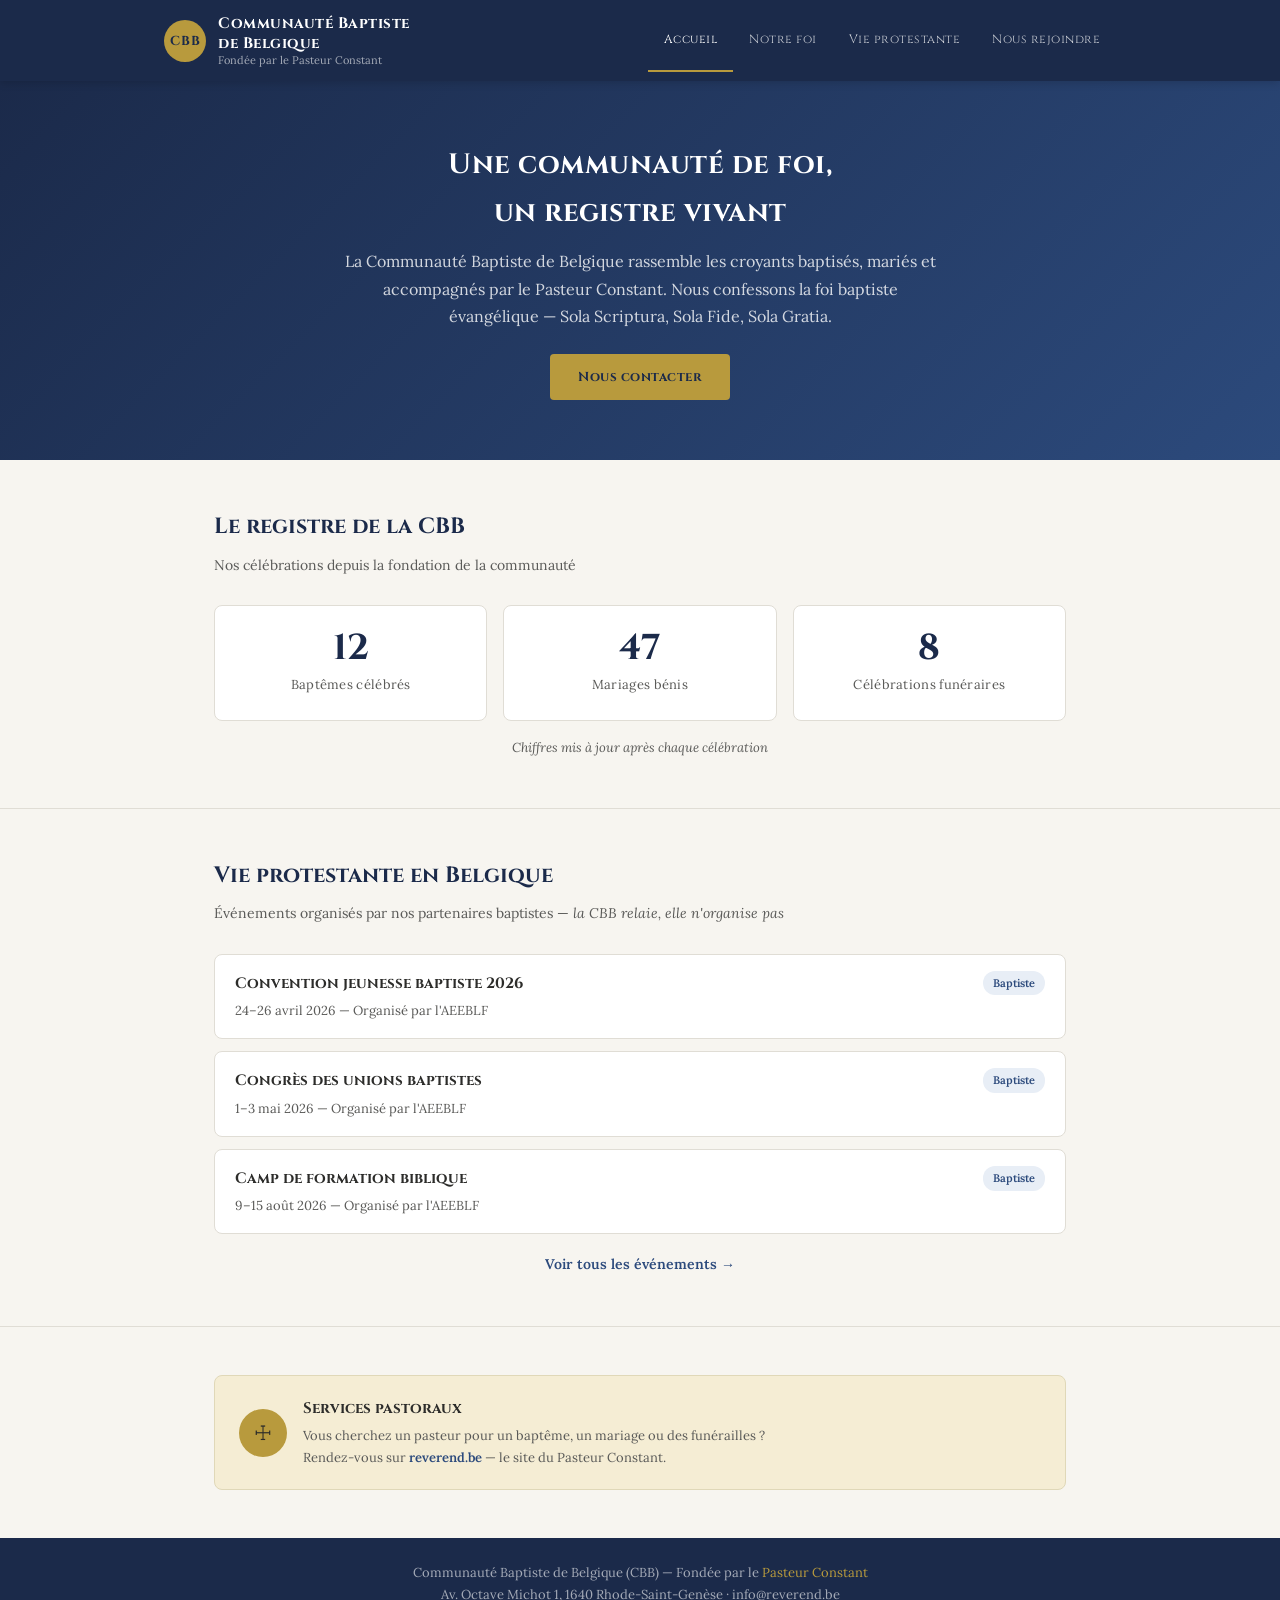
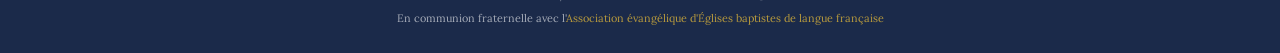
==== index.html @ 2413afb1 "Add files via upload" ====
<!DOCTYPE html>
<html lang="fr">
<head>
  <meta charset="UTF-8">
  <meta name="viewport" content="width=device-width, initial-scale=1.0">
  <title>Communauté Baptiste de Belgique — Baptistes de Belgique</title>
  <meta name="description" content="La Communauté Baptiste de Belgique (CBB) — votre porte d'entrée vers le protestantisme baptiste en Belgique. Registre des célébrations, vie protestante, annuaire des églises.">
  <link rel="canonical" href="https://www.baptistesdebelgique.be/" />
  <link href="https://fonts.googleapis.com/css2?family=Cinzel:wght@400;700&family=Lora:ital,wght@0,400;0,600;1,400&display=swap" rel="stylesheet">
  <link rel="stylesheet" href="style.css">
</head>
<body>

  <!-- ===== HEADER ===== -->
  <header class="site-header">
    <div class="header-inner">
      <a href="index.html" class="site-logo">
        <div class="logo-circle">CBB</div>
        <div class="logo-text">
          Communauté Baptiste<br>de Belgique
          <small>Fondée par le Pasteur Constant</small>
        </div>
      </a>
      <button class="hamburger" onclick="document.querySelector('.main-nav').classList.toggle('open')" aria-label="Menu">
        <span></span><span></span><span></span>
      </button>
      <nav class="main-nav">
        <a href="index.html" class="active">Accueil</a>
        <a href="foi.html">Notre foi</a>
        <a href="vie-protestante.html">Vie protestante</a>
        <a href="contact.html">Nous rejoindre</a>
      </nav>
    </div>
  </header>

  <!-- ===== HERO ===== -->
  <section class="hero">
    <h1>Une communauté de foi,<br>un registre vivant</h1>
    <p>La Communauté Baptiste de Belgique rassemble les croyants baptisés, mariés et accompagnés par le Pasteur Constant. Nous confessons la foi baptiste évangélique — Sola Scriptura, Sola Fide, Sola Gratia.</p>
    <a href="contact.html" class="btn">Nous contacter</a>
  </section>

  <!-- ===== REGISTRE ===== -->
  <section class="section">
    <h2 class="section-title">Le registre de la CBB</h2>
    <p class="section-subtitle">Nos célébrations depuis la fondation de la communauté</p>

    <div class="registre-grid">
      <div class="registre-card">
        <div class="nombre">12</div>
        <div class="label">Baptêmes célébrés</div>
      </div>
      <div class="registre-card">
        <div class="nombre">47</div>
        <div class="label">Mariages bénis</div>
      </div>
      <div class="registre-card">
        <div class="nombre">8</div>
        <div class="label">Célébrations funéraires</div>
      </div>
    </div>
    <p class="registre-note">Chiffres mis à jour après chaque célébration</p>
  </section>

  <hr class="section-divider">

  <!-- ===== VIE PROTESTANTE (aperçu) ===== -->
  <section class="section">
    <h2 class="section-title">Vie protestante en Belgique</h2>
    <p class="section-subtitle">Événements organisés par nos partenaires baptistes — <em>la CBB relaie, elle n'organise pas</em></p>

    <div class="event-list">
      <div class="event-card">
        <div class="event-info">
          <h3>Convention jeunesse baptiste 2026</h3>
          <div class="event-meta">24–26 avril 2026 — Organisé par l'AEEBLF</div>
        </div>
        <span class="event-badge">Baptiste</span>
      </div>
      <div class="event-card">
        <div class="event-info">
          <h3>Congrès des unions baptistes</h3>
          <div class="event-meta">1–3 mai 2026 — Organisé par l'AEEBLF</div>
        </div>
        <span class="event-badge">Baptiste</span>
      </div>
      <div class="event-card">
        <div class="event-info">
          <h3>Camp de formation biblique</h3>
          <div class="event-meta">9–15 août 2026 — Organisé par l'AEEBLF</div>
        </div>
        <span class="event-badge">Baptiste</span>
      </div>
    </div>

    <p style="margin-top: 16px; text-align: center;">
      <a href="vie-protestante.html" style="color: #2C4A7C; font-weight: 600; font-size: 14px;">Voir tous les événements &rarr;</a>
    </p>
  </section>

  <hr class="section-divider">

  <!-- ===== LIEN REVEREND.BE ===== -->
  <section class="section">
    <div class="lien-pasteur">
      <div class="icone">&#9769;</div>
      <div class="texte">
        <h3>Services pastoraux</h3>
        <p>Vous cherchez un pasteur pour un baptême, un mariage ou des funérailles ?<br>
        Rendez-vous sur <a href="https://www.reverend.be" target="_blank" rel="noopener">reverend.be</a> — le site du Pasteur Constant.</p>
      </div>
    </div>
  </section>

  <!-- ===== FOOTER ===== -->
  <footer class="site-footer">
    Communauté Baptiste de Belgique (CBB) — Fondée par le <a href="https://www.reverend.be" target="_blank" rel="noopener">Pasteur Constant</a><br>
    Av. Octave Michot 1, 1640 Rhode-Saint-Genèse &middot; info@reverend.be<br>
    <small>En communion fraternelle avec l'<a href="https://associationbaptiste.org" target="_blank" rel="noopener">Association évangélique d'Églises baptistes de langue française</a></small>
  </footer>

</body>
</html>
---- style.css ----
/* ============================================
   COMMUNAUTÉ BAPTISTE DE BELGIQUE — style.css
   Site : baptistesdebelgique.be
   Hébergé sur GitHub Pages
   ============================================ */

/* --- Reset & Base --- */
* { margin: 0; padding: 0; box-sizing: border-box; }

body {
  font-family: 'Lora', 'Georgia', serif;
  color: #2c2c2a;
  background: #f7f5f0;
  line-height: 1.7;
  overflow-x: hidden;
}

a { color: inherit; text-decoration: none; }

img { max-width: 100%; height: auto; }

/* --- Couleurs --- */
:root {
  --bleu-fonce: #1B2A4A;
  --bleu-moyen: #2C4A7C;
  --bleu-clair: #E8EEF6;
  --or: #B89A3D;
  --or-clair: #F5EDD4;
  --texte: #2c2c2a;
  --texte-clair: #5a5a58;
  --fond: #f7f5f0;
  --blanc: #ffffff;
}

/* --- Header / Navigation --- */
.site-header {
  background: var(--bleu-fonce);
  padding: 0;
  position: sticky;
  top: 0;
  z-index: 100;
  box-shadow: 0 2px 8px rgba(0,0,0,0.15);
}

.header-inner {
  max-width: 1000px;
  margin: 0 auto;
  display: flex;
  align-items: center;
  justify-content: space-between;
  padding: 0 24px;
}

.site-logo {
  display: flex;
  align-items: center;
  gap: 12px;
  padding: 14px 0;
}

.logo-circle {
  width: 42px;
  height: 42px;
  border-radius: 50%;
  background: var(--or);
  display: flex;
  align-items: center;
  justify-content: center;
  font-family: 'Cinzel', serif;
  font-weight: 700;
  font-size: 13px;
  color: var(--bleu-fonce);
  letter-spacing: 1px;
  flex-shrink: 0;
}

.logo-text {
  color: #ffffff;
  font-family: 'Cinzel', serif;
  font-size: 15px;
  font-weight: 700;
  letter-spacing: 0.5px;
  line-height: 1.3;
}

.logo-text small {
  display: block;
  font-size: 11px;
  font-weight: 400;
  color: rgba(255,255,255,0.6);
  letter-spacing: 0;
  font-family: 'Lora', serif;
}

/* Navigation */
.main-nav {
  display: flex;
  gap: 0;
}

.main-nav a {
  color: rgba(255,255,255,0.75);
  font-family: 'Cinzel', serif;
  font-size: 12px;
  letter-spacing: 0.5px;
  padding: 20px 16px;
  transition: color 0.2s, border-color 0.2s;
  border-bottom: 2px solid transparent;
}

.main-nav a:hover,
.main-nav a.active {
  color: #ffffff;
  border-bottom-color: var(--or);
}

/* Hamburger mobile */
.hamburger {
  display: none;
  flex-direction: column;
  justify-content: space-between;
  width: 26px;
  height: 18px;
  background: none;
  border: none;
  cursor: pointer;
  padding: 0;
}

.hamburger span {
  width: 100%;
  height: 2px;
  background: #ffffff;
  border-radius: 2px;
  transition: 0.3s;
}

/* --- Hero --- */
.hero {
  background: linear-gradient(135deg, var(--bleu-fonce) 0%, var(--bleu-moyen) 100%);
  padding: 60px 24px;
  text-align: center;
  color: #ffffff;
}

.hero h1 {
  font-family: 'Cinzel', serif;
  font-size: 28px;
  font-weight: 700;
  margin-bottom: 12px;
  letter-spacing: 0.5px;
}

.hero p {
  font-size: 16px;
  color: rgba(255,255,255,0.8);
  max-width: 600px;
  margin: 0 auto 24px;
}

.hero .btn {
  display: inline-block;
  background: var(--or);
  color: var(--bleu-fonce);
  font-family: 'Cinzel', serif;
  font-size: 13px;
  font-weight: 700;
  padding: 12px 28px;
  border-radius: 4px;
  letter-spacing: 0.5px;
  transition: background 0.2s;
}

.hero .btn:hover {
  background: #caa94a;
}

/* --- Sections --- */
.section {
  max-width: 900px;
  margin: 0 auto;
  padding: 48px 24px;
}

.section-title {
  font-family: 'Cinzel', serif;
  font-size: 22px;
  font-weight: 700;
  color: var(--bleu-fonce);
  margin-bottom: 8px;
}

.section-subtitle {
  font-size: 14px;
  color: var(--texte-clair);
  margin-bottom: 28px;
}

.section-divider {
  border: none;
  height: 1px;
  background: #e0ddd5;
  margin: 0;
}

/* --- Registre compteurs --- */
.registre-grid {
  display: grid;
  grid-template-columns: repeat(3, 1fr);
  gap: 16px;
  margin-bottom: 16px;
}

.registre-card {
  background: var(--blanc);
  border: 1px solid #e0ddd5;
  border-radius: 8px;
  padding: 24px 16px;
  text-align: center;
}

.registre-card .nombre {
  font-family: 'Cinzel', serif;
  font-size: 36px;
  font-weight: 700;
  color: var(--bleu-fonce);
  line-height: 1;
  margin-bottom: 8px;
}

.registre-card .label {
  font-size: 13px;
  color: var(--texte-clair);
  letter-spacing: 0.3px;
}

.registre-note {
  font-size: 13px;
  color: var(--texte-clair);
  text-align: center;
  font-style: italic;
}

/* --- Vie protestante --- */
.event-list {
  display: flex;
  flex-direction: column;
  gap: 12px;
}

.event-card {
  background: var(--blanc);
  border: 1px solid #e0ddd5;
  border-radius: 8px;
  padding: 16px 20px;
  display: flex;
  justify-content: space-between;
  align-items: flex-start;
  gap: 12px;
}

.event-info h3 {
  font-family: 'Cinzel', serif;
  font-size: 15px;
  font-weight: 700;
  color: var(--texte);
  margin-bottom: 4px;
}

.event-info .event-meta {
  font-size: 13px;
  color: var(--texte-clair);
}

.event-badge {
  font-size: 11px;
  background: var(--bleu-clair);
  color: var(--bleu-moyen);
  padding: 3px 10px;
  border-radius: 12px;
  white-space: nowrap;
  font-weight: 600;
  flex-shrink: 0;
}

/* --- Confession de foi --- */
.foi-article {
  background: var(--blanc);
  border: 1px solid #e0ddd5;
  border-radius: 8px;
  padding: 28px 32px;
  margin-bottom: 16px;
}

.foi-article h3 {
  font-family: 'Cinzel', serif;
  font-size: 17px;
  color: var(--bleu-fonce);
  margin-bottom: 12px;
}

.foi-article p {
  font-size: 15px;
  color: var(--texte);
  margin-bottom: 10px;
}

.foi-article .verset {
  font-style: italic;
  color: var(--texte-clair);
  font-size: 13px;
  border-left: 3px solid var(--or);
  padding-left: 12px;
  margin-top: 10px;
}

/* --- Annuaire églises --- */
.eglise-list {
  display: flex;
  flex-direction: column;
  gap: 10px;
}

.eglise-item {
  background: var(--blanc);
  border: 1px solid #e0ddd5;
  border-radius: 8px;
  padding: 14px 20px;
  display: flex;
  justify-content: space-between;
  align-items: center;
}

.eglise-item .nom {
  font-family: 'Cinzel', serif;
  font-size: 14px;
  font-weight: 700;
  color: var(--texte);
}

.eglise-item .ville {
  font-size: 13px;
  color: var(--texte-clair);
}

.eglise-item .lien {
  font-size: 12px;
  color: var(--bleu-moyen);
  border: 1px solid var(--bleu-moyen);
  padding: 4px 12px;
  border-radius: 4px;
  transition: 0.2s;
}

.eglise-item .lien:hover {
  background: var(--bleu-moyen);
  color: #fff;
}

/* --- Formulaire contact --- */
.contact-form {
  background: var(--blanc);
  border: 1px solid #e0ddd5;
  border-radius: 8px;
  padding: 28px 32px;
  max-width: 600px;
}

.form-group {
  margin-bottom: 18px;
}

.form-group label {
  display: block;
  font-family: 'Cinzel', serif;
  font-size: 13px;
  font-weight: 700;
  color: var(--texte);
  margin-bottom: 6px;
}

.form-group input,
.form-group select,
.form-group textarea {
  width: 100%;
  padding: 10px 14px;
  border: 1px solid #d0cdc5;
  border-radius: 4px;
  font-family: 'Lora', serif;
  font-size: 14px;
  color: var(--texte);
  background: var(--fond);
  transition: border-color 0.2s;
}

.form-group input:focus,
.form-group select:focus,
.form-group textarea:focus {
  outline: none;
  border-color: var(--bleu-moyen);
}

.form-group textarea {
  resize: vertical;
  min-height: 100px;
}

.form-submit {
  background: var(--bleu-fonce);
  color: #ffffff;
  font-family: 'Cinzel', serif;
  font-size: 13px;
  font-weight: 700;
  padding: 12px 28px;
  border: none;
  border-radius: 4px;
  cursor: pointer;
  letter-spacing: 0.5px;
  transition: background 0.2s;
}

.form-submit:hover {
  background: var(--bleu-moyen);
}

/* --- Lien vers reverend.be --- */
.lien-pasteur {
  background: var(--or-clair);
  border: 1px solid #e0d8b8;
  border-radius: 8px;
  padding: 20px 24px;
  display: flex;
  align-items: center;
  gap: 16px;
}

.lien-pasteur .icone {
  width: 48px;
  height: 48px;
  border-radius: 50%;
  background: var(--or);
  display: flex;
  align-items: center;
  justify-content: center;
  font-size: 20px;
  flex-shrink: 0;
}

.lien-pasteur .texte h3 {
  font-family: 'Cinzel', serif;
  font-size: 15px;
  color: var(--texte);
  margin-bottom: 4px;
}

.lien-pasteur .texte p {
  font-size: 13px;
  color: var(--texte-clair);
}

.lien-pasteur .texte a {
  color: var(--bleu-moyen);
  font-weight: 600;
}

/* --- Footer --- */
.site-footer {
  background: var(--bleu-fonce);
  color: rgba(255,255,255,0.6);
  text-align: center;
  padding: 24px;
  font-size: 13px;
}

.site-footer a {
  color: var(--or);
}

/* --- Responsive --- */
@media (max-width: 768px) {
  .hamburger { display: flex; }

  .main-nav {
    display: none;
    position: absolute;
    top: 100%;
    left: 0;
    right: 0;
    background: var(--bleu-fonce);
    flex-direction: column;
    border-top: 1px solid rgba(255,255,255,0.1);
  }

  .main-nav.open { display: flex; }

  .main-nav a {
    padding: 14px 24px;
    border-bottom: 1px solid rgba(255,255,255,0.05);
  }

  .hero h1 { font-size: 22px; }
  .hero { padding: 40px 20px; }

  .registre-grid {
    grid-template-columns: 1fr;
    gap: 10px;
  }

  .registre-card { padding: 16px; }
  .registre-card .nombre { font-size: 28px; }

  .event-card { flex-direction: column; gap: 8px; }

  .header-inner { padding: 0 16px; }
  .section { padding: 32px 16px; }
  .foi-article { padding: 20px; }
  .contact-form { padding: 20px; }

  .eglise-item { flex-direction: column; align-items: flex-start; gap: 8px; }
}
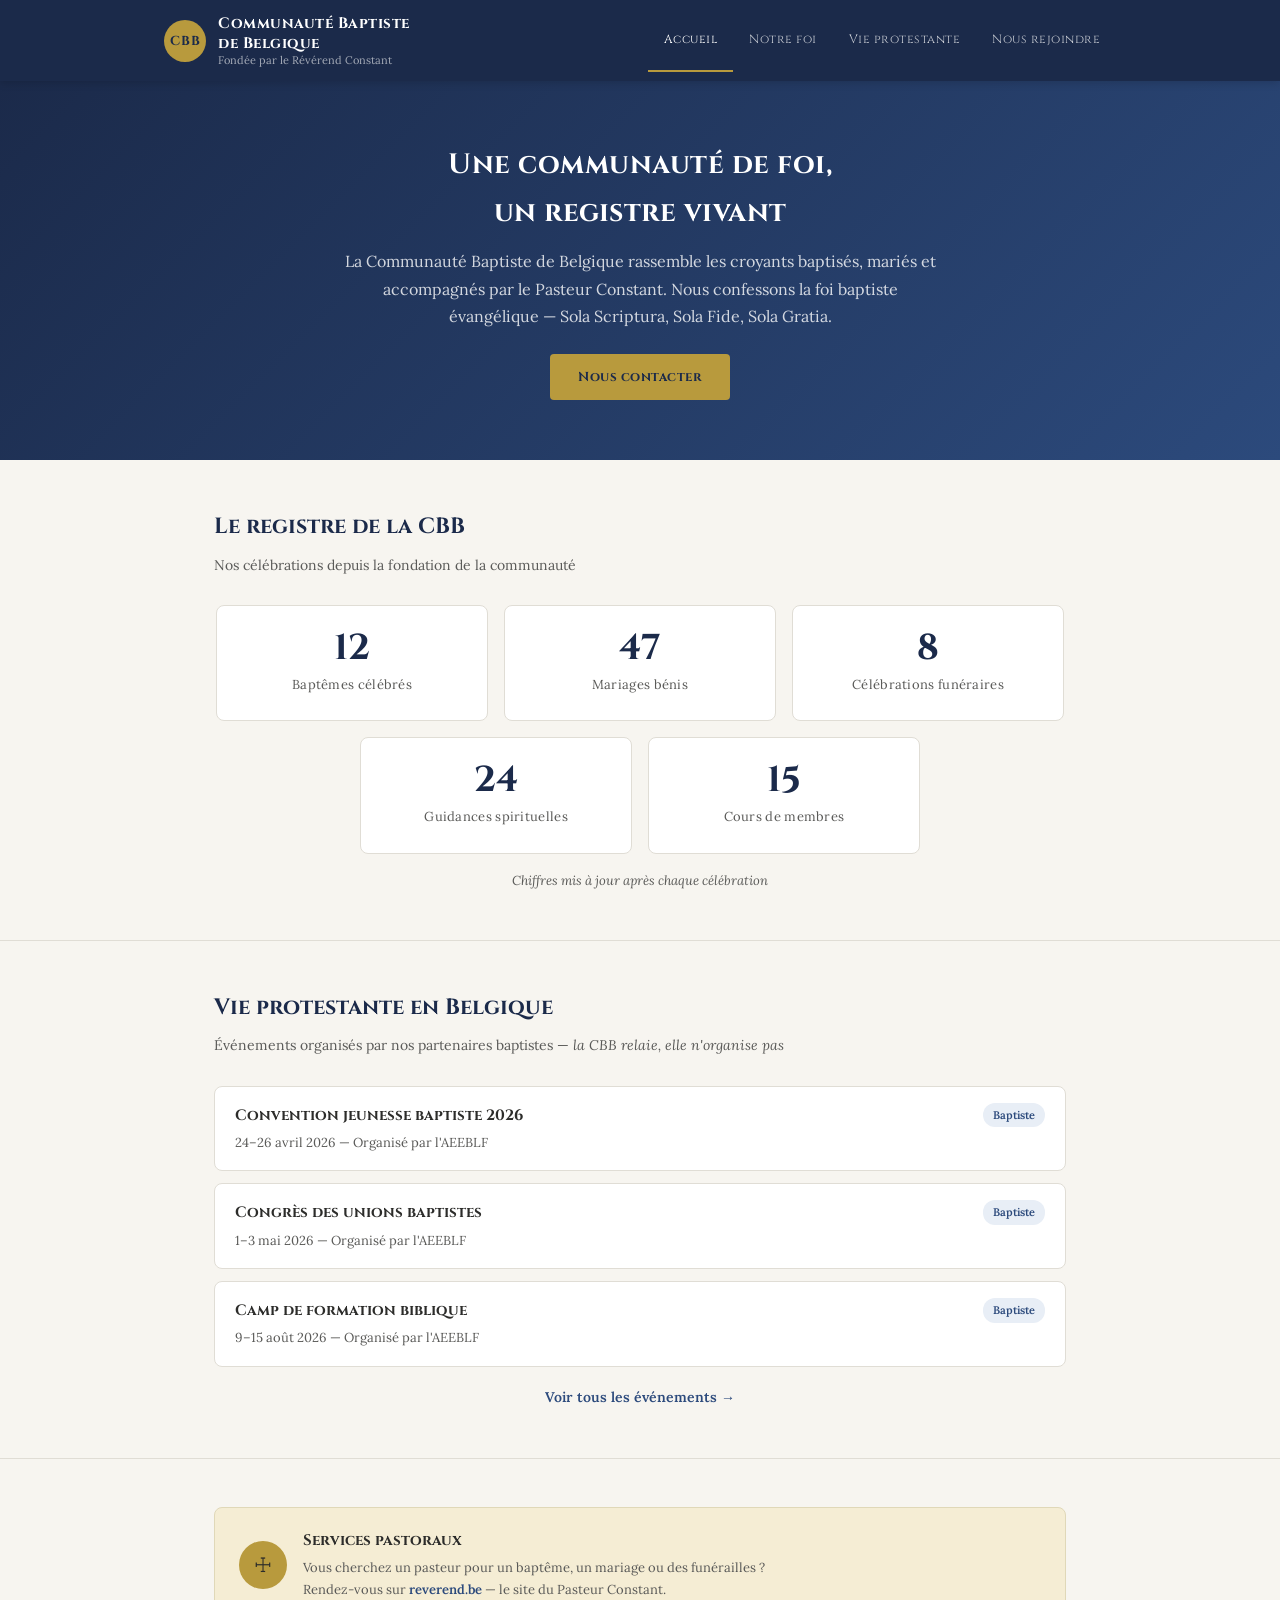
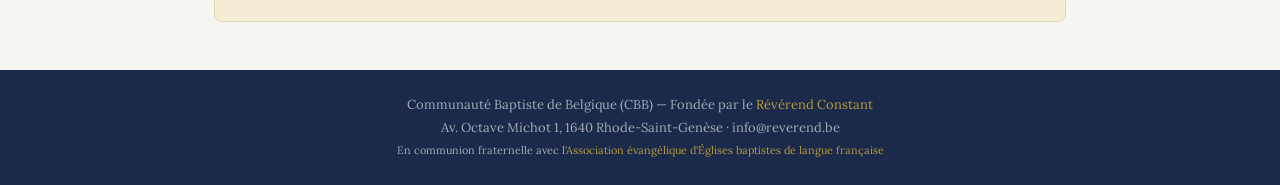
==== commit 140562c3: "Update references from 'Pasteur' to 'Révérend'" ====
--- a/index.html
+++ b/index.html
@@ -18,7 +18,7 @@
         <div class="logo-circle">CBB</div>
         <div class="logo-text">
           Communauté Baptiste<br>de Belgique
-          <small>Fondée par le Pasteur Constant</small>
+          <small>Fondée par le Révérend Constant</small>
         </div>
       </a>
       <button class="hamburger" onclick="document.querySelector('.main-nav').classList.toggle('open')" aria-label="Menu">
@@ -58,6 +58,14 @@
         <div class="nombre">8</div>
         <div class="label">Célébrations funéraires</div>
       </div>
+      <div class="registre-card">
+        <div class="nombre">24</div>
+        <div class="label">Guidances spirituelles</div>
+      </div>
+      <div class="registre-card">
+        <div class="nombre">15</div>
+        <div class="label">Cours de membres</div>
+      </div>
     </div>
     <p class="registre-note">Chiffres mis à jour après chaque célébration</p>
   </section>
@@ -70,27 +78,27 @@
     <p class="section-subtitle">Événements organisés par nos partenaires baptistes — <em>la CBB relaie, elle n'organise pas</em></p>
 
     <div class="event-list">
-      <div class="event-card">
+      <a href="https://associationbaptiste.org" target="_blank" rel="noopener" class="event-card" style="text-decoration:none;color:inherit;">
         <div class="event-info">
           <h3>Convention jeunesse baptiste 2026</h3>
           <div class="event-meta">24–26 avril 2026 — Organisé par l'AEEBLF</div>
         </div>
         <span class="event-badge">Baptiste</span>
-      </div>
-      <div class="event-card">
+      </a>
+      <a href="https://associationbaptiste.org" target="_blank" rel="noopener" class="event-card" style="text-decoration:none;color:inherit;">
         <div class="event-info">
           <h3>Congrès des unions baptistes</h3>
           <div class="event-meta">1–3 mai 2026 — Organisé par l'AEEBLF</div>
         </div>
         <span class="event-badge">Baptiste</span>
-      </div>
-      <div class="event-card">
+      </a>
+      <a href="https://associationbaptiste.org" target="_blank" rel="noopener" class="event-card" style="text-decoration:none;color:inherit;">
         <div class="event-info">
           <h3>Camp de formation biblique</h3>
           <div class="event-meta">9–15 août 2026 — Organisé par l'AEEBLF</div>
         </div>
         <span class="event-badge">Baptiste</span>
-      </div>
+      </a>
     </div>
 
     <p style="margin-top: 16px; text-align: center;">
@@ -114,7 +122,7 @@
 
   <!-- ===== FOOTER ===== -->
   <footer class="site-footer">
-    Communauté Baptiste de Belgique (CBB) — Fondée par le <a href="https://www.reverend.be" target="_blank" rel="noopener">Pasteur Constant</a><br>
+    Communauté Baptiste de Belgique (CBB) — Fondée par le <a href="https://www.reverend.be" target="_blank" rel="noopener">Révérend Constant</a><br>
     Av. Octave Michot 1, 1640 Rhode-Saint-Genèse &middot; info@reverend.be<br>
     <small>En communion fraternelle avec l'<a href="https://associationbaptiste.org" target="_blank" rel="noopener">Association évangélique d'Églises baptistes de langue française</a></small>
   </footer>
--- a/style.css
+++ b/style.css
@@ -205,10 +205,16 @@
 
 /* --- Registre compteurs --- */
 .registre-grid {
-  display: grid;
-  grid-template-columns: repeat(3, 1fr);
+  display: flex;
+  flex-wrap: wrap;
+  justify-content: center;
   gap: 16px;
   margin-bottom: 16px;
+}
+
+.registre-card {
+  flex: 0 1 calc(33.333% - 12px);
+  min-width: 150px;
 }
 
 .registre-card {
@@ -217,6 +223,11 @@
   border-radius: 8px;
   padding: 24px 16px;
   text-align: center;
+}
+
+a.event-card:hover {
+  border-color: var(--bleu-moyen);
+  box-shadow: 0 2px 8px rgba(44,74,124,0.1);
 }
 
 .registre-card .nombre {
@@ -502,8 +513,11 @@
   .hero { padding: 40px 20px; }
 
   .registre-grid {
-    grid-template-columns: 1fr;
     gap: 10px;
+  }
+
+  .registre-card {
+    flex: 0 1 100%;
   }
 
   .registre-card { padding: 16px; }
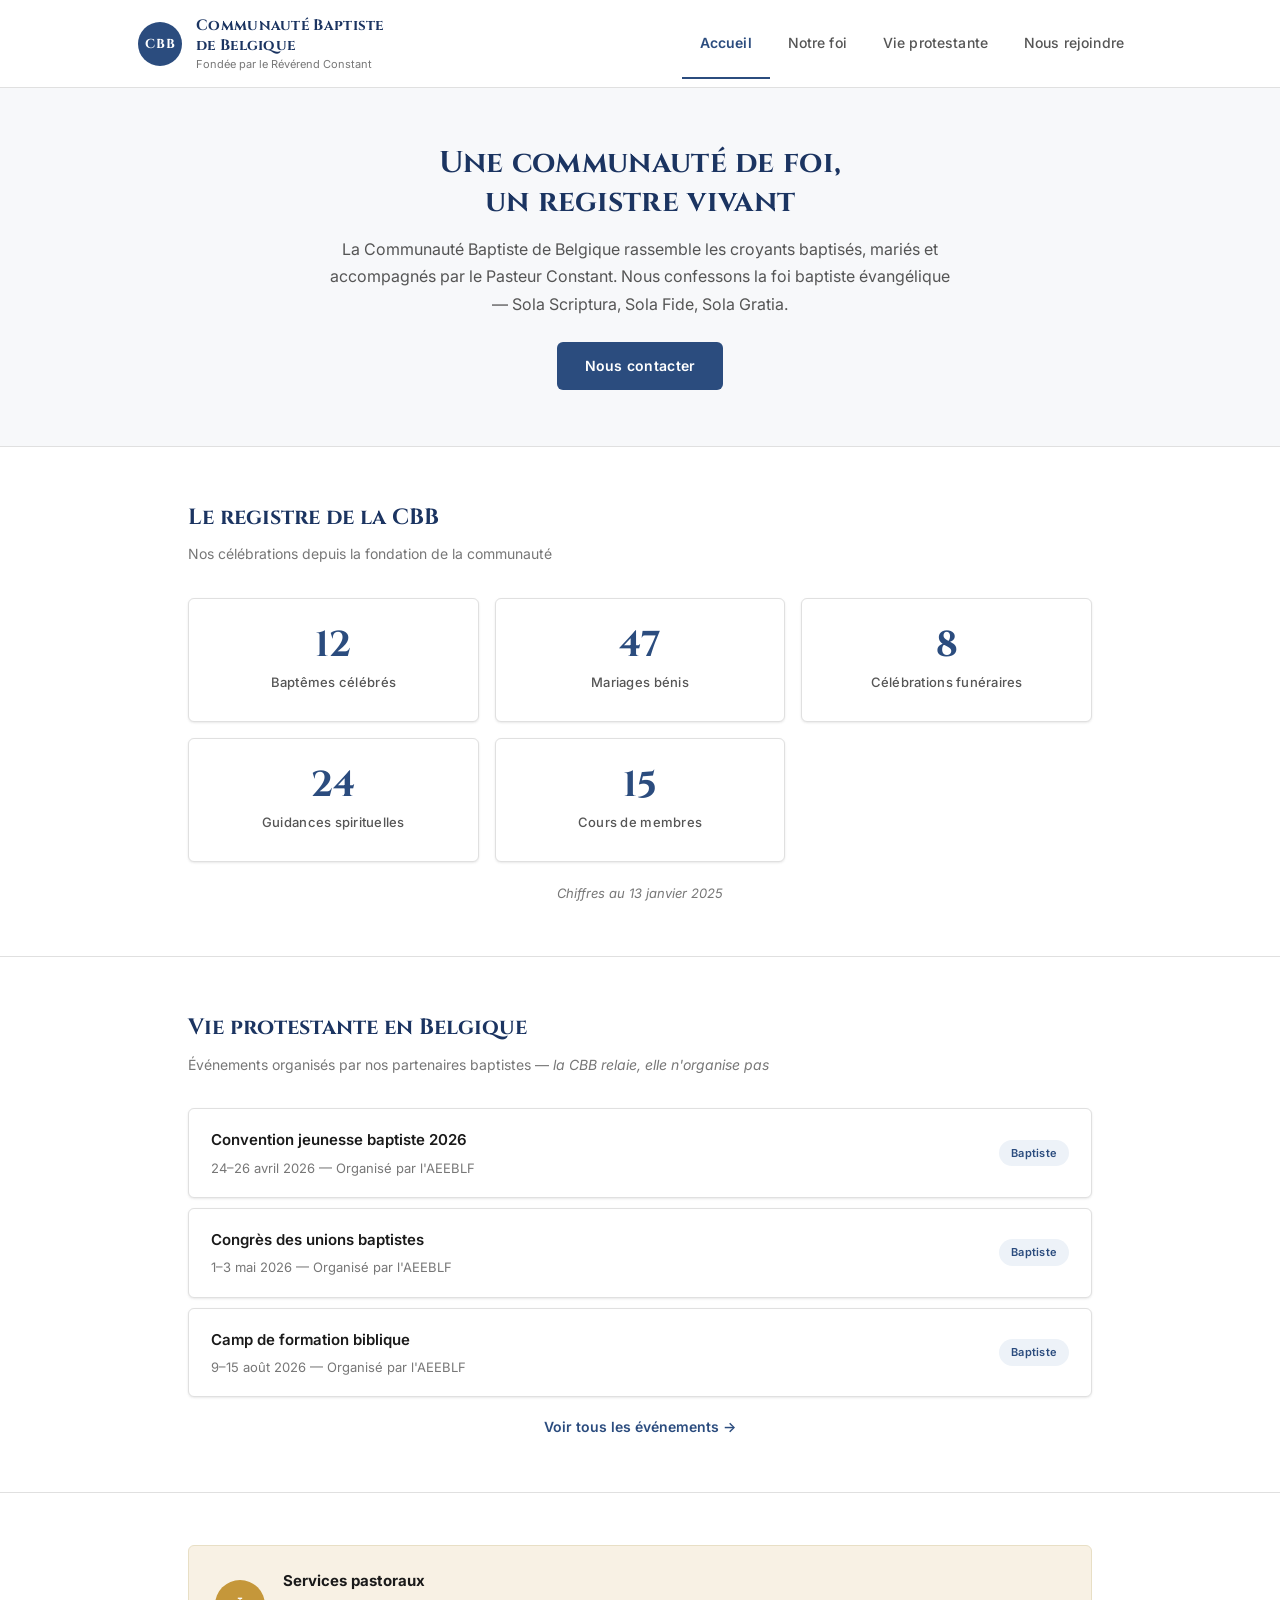
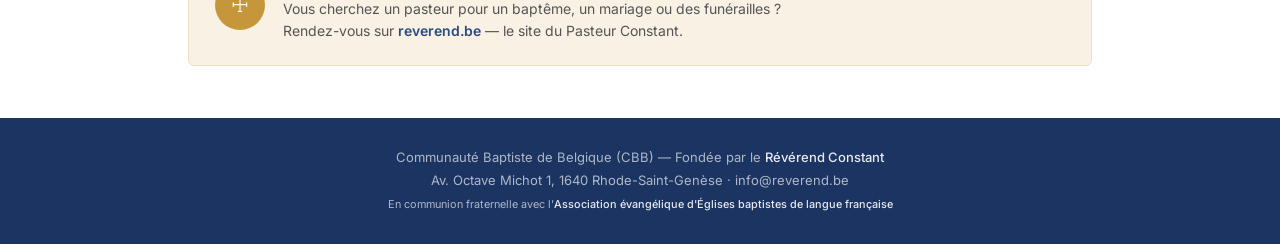
==== commit 525b3ff4: "Update font and content in index.html" ====
--- a/index.html
+++ b/index.html
@@ -6,7 +6,7 @@
   <title>Communauté Baptiste de Belgique — Baptistes de Belgique</title>
   <meta name="description" content="La Communauté Baptiste de Belgique (CBB) — votre porte d'entrée vers le protestantisme baptiste en Belgique. Registre des célébrations, vie protestante, annuaire des églises.">
   <link rel="canonical" href="https://www.baptistesdebelgique.be/" />
-  <link href="https://fonts.googleapis.com/css2?family=Cinzel:wght@400;700&family=Lora:ital,wght@0,400;0,600;1,400&display=swap" rel="stylesheet">
+  <link href="https://fonts.googleapis.com/css2?family=Cinzel:wght@400;700&family=Inter:wght@400;500;600;700&display=swap" rel="stylesheet">
   <link rel="stylesheet" href="style.css">
 </head>
 <body>
@@ -67,7 +67,7 @@
         <div class="label">Cours de membres</div>
       </div>
     </div>
-    <p class="registre-note">Chiffres mis à jour après chaque célébration</p>
+    <p class="registre-note">Chiffres au 13 janvier 2025</p>
   </section>
 
   <hr class="section-divider">
@@ -102,7 +102,7 @@
     </div>
 
     <p style="margin-top: 16px; text-align: center;">
-      <a href="vie-protestante.html" style="color: #2C4A7C; font-weight: 600; font-size: 14px;">Voir tous les événements &rarr;</a>
+      <a href="vie-protestante.html" style="color: #2B4C7E; font-weight: 600; font-size: 14px;">Voir tous les événements &rarr;</a>
     </p>
   </section>
 
--- a/style.css
+++ b/style.css
@@ -2,84 +2,89 @@
    COMMUNAUTÉ BAPTISTE DE BELGIQUE — style.css
    Site : baptistesdebelgique.be
    Hébergé sur GitHub Pages
+   Design inspiré de leuenberg.eu — institutionnel, épuré
    ============================================ */
 
 /* --- Reset & Base --- */
 * { margin: 0; padding: 0; box-sizing: border-box; }
 
 body {
-  font-family: 'Lora', 'Georgia', serif;
-  color: #2c2c2a;
-  background: #f7f5f0;
+  font-family: 'Inter', 'Segoe UI', system-ui, -apple-system, sans-serif;
+  color: #1a1a1a;
+  background: #ffffff;
   line-height: 1.7;
   overflow-x: hidden;
 }
 
 a { color: inherit; text-decoration: none; }
-
 img { max-width: 100%; height: auto; }
 
-/* --- Couleurs --- */
+/* --- Variables --- */
 :root {
-  --bleu-fonce: #1B2A4A;
-  --bleu-moyen: #2C4A7C;
-  --bleu-clair: #E8EEF6;
-  --or: #B89A3D;
-  --or-clair: #F5EDD4;
-  --texte: #2c2c2a;
-  --texte-clair: #5a5a58;
-  --fond: #f7f5f0;
+  --bleu: #2B4C7E;
+  --bleu-fonce: #1B3461;
+  --bleu-clair: #EDF2F8;
+  --or: #C5973A;
+  --or-clair: #F8F1E4;
+  --texte: #1a1a1a;
+  --texte-secondaire: #555555;
+  --texte-clair: #777777;
+  --bordure: #E0E0E0;
+  --fond-section: #F7F8FA;
   --blanc: #ffffff;
+  --rayon: 6px;
+  --ombre: 0 1px 3px rgba(0,0,0,0.06), 0 1px 2px rgba(0,0,0,0.04);
+  --ombre-hover: 0 4px 12px rgba(0,0,0,0.08);
+  --transition: 0.2s ease;
 }
 
 /* --- Header / Navigation --- */
 .site-header {
-  background: var(--bleu-fonce);
-  padding: 0;
+  background: var(--blanc);
+  border-bottom: 1px solid var(--bordure);
   position: sticky;
   top: 0;
   z-index: 100;
-  box-shadow: 0 2px 8px rgba(0,0,0,0.15);
 }
 
 .header-inner {
-  max-width: 1000px;
+  max-width: 1060px;
   margin: 0 auto;
   display: flex;
   align-items: center;
   justify-content: space-between;
-  padding: 0 24px;
+  padding: 0 28px;
 }
 
 .site-logo {
   display: flex;
   align-items: center;
-  gap: 12px;
-  padding: 14px 0;
+  gap: 14px;
+  padding: 16px 0;
 }
 
 .logo-circle {
-  width: 42px;
-  height: 42px;
+  width: 44px;
+  height: 44px;
   border-radius: 50%;
-  background: var(--or);
+  background: var(--bleu);
   display: flex;
   align-items: center;
   justify-content: center;
   font-family: 'Cinzel', serif;
   font-weight: 700;
   font-size: 13px;
-  color: var(--bleu-fonce);
+  color: #ffffff;
   letter-spacing: 1px;
   flex-shrink: 0;
 }
 
 .logo-text {
-  color: #ffffff;
+  color: var(--bleu-fonce);
   font-family: 'Cinzel', serif;
   font-size: 15px;
   font-weight: 700;
-  letter-spacing: 0.5px;
+  letter-spacing: 0.3px;
   line-height: 1.3;
 }
 
@@ -87,9 +92,10 @@
   display: block;
   font-size: 11px;
   font-weight: 400;
-  color: rgba(255,255,255,0.6);
+  color: var(--texte-clair);
   letter-spacing: 0;
-  font-family: 'Lora', serif;
+  font-family: 'Inter', sans-serif;
+  margin-top: 2px;
 }
 
 /* Navigation */
@@ -99,19 +105,23 @@
 }
 
 .main-nav a {
-  color: rgba(255,255,255,0.75);
-  font-family: 'Cinzel', serif;
-  font-size: 12px;
-  letter-spacing: 0.5px;
-  padding: 20px 16px;
-  transition: color 0.2s, border-color 0.2s;
+  color: var(--texte-secondaire);
+  font-size: 14px;
+  font-weight: 500;
+  padding: 22px 18px;
+  transition: color var(--transition), border-color var(--transition);
   border-bottom: 2px solid transparent;
-}
-
-.main-nav a:hover,
+  letter-spacing: 0.01em;
+}
+
+.main-nav a:hover {
+  color: var(--bleu);
+}
+
 .main-nav a.active {
-  color: #ffffff;
-  border-bottom-color: var(--or);
+  color: var(--bleu);
+  border-bottom-color: var(--bleu);
+  font-weight: 600;
 }
 
 /* Hamburger mobile */
@@ -119,7 +129,7 @@
   display: none;
   flex-direction: column;
   justify-content: space-between;
-  width: 26px;
+  width: 24px;
   height: 18px;
   background: none;
   border: none;
@@ -130,56 +140,59 @@
 .hamburger span {
   width: 100%;
   height: 2px;
-  background: #ffffff;
+  background: var(--texte);
   border-radius: 2px;
   transition: 0.3s;
 }
 
 /* --- Hero --- */
 .hero {
-  background: linear-gradient(135deg, var(--bleu-fonce) 0%, var(--bleu-moyen) 100%);
-  padding: 60px 24px;
+  background: var(--fond-section);
+  border-bottom: 1px solid var(--bordure);
+  padding: 56px 28px;
   text-align: center;
-  color: #ffffff;
 }
 
 .hero h1 {
   font-family: 'Cinzel', serif;
-  font-size: 28px;
-  font-weight: 700;
-  margin-bottom: 12px;
-  letter-spacing: 0.5px;
+  font-size: 30px;
+  font-weight: 700;
+  color: var(--bleu-fonce);
+  margin-bottom: 14px;
+  letter-spacing: 0.3px;
+  line-height: 1.3;
 }
 
 .hero p {
   font-size: 16px;
-  color: rgba(255,255,255,0.8);
-  max-width: 600px;
+  color: var(--texte-secondaire);
+  max-width: 620px;
   margin: 0 auto 24px;
+  line-height: 1.7;
 }
 
 .hero .btn {
   display: inline-block;
-  background: var(--or);
-  color: var(--bleu-fonce);
-  font-family: 'Cinzel', serif;
-  font-size: 13px;
-  font-weight: 700;
+  background: var(--bleu);
+  color: #ffffff;
+  font-size: 14px;
+  font-weight: 600;
   padding: 12px 28px;
-  border-radius: 4px;
-  letter-spacing: 0.5px;
-  transition: background 0.2s;
+  border-radius: var(--rayon);
+  letter-spacing: 0.02em;
+  transition: background var(--transition), box-shadow var(--transition);
 }
 
 .hero .btn:hover {
-  background: #caa94a;
+  background: var(--bleu-fonce);
+  box-shadow: var(--ombre-hover);
 }
 
 /* --- Sections --- */
 .section {
-  max-width: 900px;
+  max-width: 960px;
   margin: 0 auto;
-  padding: 48px 24px;
+  padding: 52px 28px;
 }
 
 .section-title {
@@ -187,62 +200,59 @@
   font-size: 22px;
   font-weight: 700;
   color: var(--bleu-fonce);
-  margin-bottom: 8px;
+  margin-bottom: 6px;
 }
 
 .section-subtitle {
   font-size: 14px;
   color: var(--texte-clair);
-  margin-bottom: 28px;
+  margin-bottom: 32px;
 }
 
 .section-divider {
   border: none;
   height: 1px;
-  background: #e0ddd5;
+  background: var(--bordure);
   margin: 0;
 }
 
 /* --- Registre compteurs --- */
 .registre-grid {
-  display: flex;
-  flex-wrap: wrap;
-  justify-content: center;
+  display: grid;
+  grid-template-columns: repeat(3, 1fr);
   gap: 16px;
-  margin-bottom: 16px;
+  margin-bottom: 20px;
 }
 
 .registre-card {
-  flex: 0 1 calc(33.333% - 12px);
-  min-width: 150px;
-}
-
-.registre-card {
-  background: var(--blanc);
-  border: 1px solid #e0ddd5;
-  border-radius: 8px;
-  padding: 24px 16px;
+  background: var(--blanc);
+  border: 1px solid var(--bordure);
+  border-radius: var(--rayon);
+  padding: 28px 16px;
   text-align: center;
-}
-
-a.event-card:hover {
-  border-color: var(--bleu-moyen);
-  box-shadow: 0 2px 8px rgba(44,74,124,0.1);
+  box-shadow: var(--ombre);
+  transition: box-shadow var(--transition), transform var(--transition);
+}
+
+.registre-card:hover {
+  box-shadow: var(--ombre-hover);
+  transform: translateY(-1px);
 }
 
 .registre-card .nombre {
   font-family: 'Cinzel', serif;
   font-size: 36px;
   font-weight: 700;
-  color: var(--bleu-fonce);
+  color: var(--bleu);
   line-height: 1;
   margin-bottom: 8px;
 }
 
 .registre-card .label {
   font-size: 13px;
-  color: var(--texte-clair);
-  letter-spacing: 0.3px;
+  color: var(--texte-secondaire);
+  font-weight: 500;
+  letter-spacing: 0.02em;
 }
 
 .registre-note {
@@ -252,28 +262,34 @@
   font-style: italic;
 }
 
-/* --- Vie protestante --- */
+/* --- Vie protestante / Événements --- */
 .event-list {
   display: flex;
   flex-direction: column;
-  gap: 12px;
+  gap: 10px;
 }
 
 .event-card {
   background: var(--blanc);
-  border: 1px solid #e0ddd5;
-  border-radius: 8px;
-  padding: 16px 20px;
+  border: 1px solid var(--bordure);
+  border-radius: var(--rayon);
+  padding: 18px 22px;
   display: flex;
   justify-content: space-between;
-  align-items: flex-start;
-  gap: 12px;
+  align-items: center;
+  gap: 16px;
+  box-shadow: var(--ombre);
+  transition: border-color var(--transition), box-shadow var(--transition);
+}
+
+a.event-card:hover {
+  border-color: var(--bleu);
+  box-shadow: var(--ombre-hover);
 }
 
 .event-info h3 {
-  font-family: 'Cinzel', serif;
   font-size: 15px;
-  font-weight: 700;
+  font-weight: 600;
   color: var(--texte);
   margin-bottom: 4px;
 }
@@ -286,26 +302,28 @@
 .event-badge {
   font-size: 11px;
   background: var(--bleu-clair);
-  color: var(--bleu-moyen);
-  padding: 3px 10px;
-  border-radius: 12px;
+  color: var(--bleu);
+  padding: 4px 12px;
+  border-radius: 20px;
   white-space: nowrap;
   font-weight: 600;
   flex-shrink: 0;
+  letter-spacing: 0.02em;
 }
 
 /* --- Confession de foi --- */
 .foi-article {
   background: var(--blanc);
-  border: 1px solid #e0ddd5;
-  border-radius: 8px;
+  border: 1px solid var(--bordure);
+  border-radius: var(--rayon);
   padding: 28px 32px;
-  margin-bottom: 16px;
+  margin-bottom: 14px;
+  box-shadow: var(--ombre);
 }
 
 .foi-article h3 {
-  font-family: 'Cinzel', serif;
   font-size: 17px;
+  font-weight: 700;
   color: var(--bleu-fonce);
   margin-bottom: 12px;
 }
@@ -314,6 +332,7 @@
   font-size: 15px;
   color: var(--texte);
   margin-bottom: 10px;
+  line-height: 1.7;
 }
 
 .foi-article .verset {
@@ -321,8 +340,9 @@
   color: var(--texte-clair);
   font-size: 13px;
   border-left: 3px solid var(--or);
-  padding-left: 12px;
-  margin-top: 10px;
+  padding-left: 14px;
+  margin-top: 12px;
+  line-height: 1.6;
 }
 
 /* --- Annuaire églises --- */
@@ -334,60 +354,68 @@
 
 .eglise-item {
   background: var(--blanc);
-  border: 1px solid #e0ddd5;
-  border-radius: 8px;
-  padding: 14px 20px;
+  border: 1px solid var(--bordure);
+  border-radius: var(--rayon);
+  padding: 16px 22px;
   display: flex;
   justify-content: space-between;
   align-items: center;
+  box-shadow: var(--ombre);
+  transition: box-shadow var(--transition);
+}
+
+.eglise-item:hover {
+  box-shadow: var(--ombre-hover);
 }
 
 .eglise-item .nom {
-  font-family: 'Cinzel', serif;
-  font-size: 14px;
-  font-weight: 700;
+  font-size: 14px;
+  font-weight: 600;
   color: var(--texte);
 }
 
 .eglise-item .ville {
   font-size: 13px;
   color: var(--texte-clair);
+  margin-top: 2px;
 }
 
 .eglise-item .lien {
-  font-size: 12px;
-  color: var(--bleu-moyen);
-  border: 1px solid var(--bleu-moyen);
-  padding: 4px 12px;
-  border-radius: 4px;
-  transition: 0.2s;
+  font-size: 13px;
+  color: var(--bleu);
+  border: 1px solid var(--bleu);
+  padding: 5px 14px;
+  border-radius: var(--rayon);
+  font-weight: 500;
+  transition: background var(--transition), color var(--transition);
 }
 
 .eglise-item .lien:hover {
-  background: var(--bleu-moyen);
+  background: var(--bleu);
   color: #fff;
 }
 
 /* --- Formulaire contact --- */
 .contact-form {
   background: var(--blanc);
-  border: 1px solid #e0ddd5;
-  border-radius: 8px;
-  padding: 28px 32px;
+  border: 1px solid var(--bordure);
+  border-radius: var(--rayon);
+  padding: 32px;
   max-width: 600px;
+  box-shadow: var(--ombre);
 }
 
 .form-group {
-  margin-bottom: 18px;
+  margin-bottom: 20px;
 }
 
 .form-group label {
   display: block;
-  font-family: 'Cinzel', serif;
-  font-size: 13px;
-  font-weight: 700;
+  font-size: 13px;
+  font-weight: 600;
   color: var(--texte);
   margin-bottom: 6px;
+  letter-spacing: 0.01em;
 }
 
 .form-group input,
@@ -395,59 +423,61 @@
 .form-group textarea {
   width: 100%;
   padding: 10px 14px;
-  border: 1px solid #d0cdc5;
+  border: 1px solid var(--bordure);
   border-radius: 4px;
-  font-family: 'Lora', serif;
+  font-family: 'Inter', sans-serif;
   font-size: 14px;
   color: var(--texte);
-  background: var(--fond);
-  transition: border-color 0.2s;
+  background: var(--blanc);
+  transition: border-color var(--transition), box-shadow var(--transition);
 }
 
 .form-group input:focus,
 .form-group select:focus,
 .form-group textarea:focus {
   outline: none;
-  border-color: var(--bleu-moyen);
+  border-color: var(--bleu);
+  box-shadow: 0 0 0 3px rgba(43, 76, 126, 0.1);
 }
 
 .form-group textarea {
   resize: vertical;
-  min-height: 100px;
+  min-height: 110px;
 }
 
 .form-submit {
-  background: var(--bleu-fonce);
+  background: var(--bleu);
   color: #ffffff;
-  font-family: 'Cinzel', serif;
-  font-size: 13px;
-  font-weight: 700;
+  font-family: 'Inter', sans-serif;
+  font-size: 14px;
+  font-weight: 600;
   padding: 12px 28px;
   border: none;
-  border-radius: 4px;
+  border-radius: var(--rayon);
   cursor: pointer;
-  letter-spacing: 0.5px;
-  transition: background 0.2s;
+  letter-spacing: 0.02em;
+  transition: background var(--transition), box-shadow var(--transition);
 }
 
 .form-submit:hover {
-  background: var(--bleu-moyen);
+  background: var(--bleu-fonce);
+  box-shadow: var(--ombre-hover);
 }
 
 /* --- Lien vers reverend.be --- */
 .lien-pasteur {
   background: var(--or-clair);
-  border: 1px solid #e0d8b8;
-  border-radius: 8px;
-  padding: 20px 24px;
-  display: flex;
-  align-items: center;
-  gap: 16px;
+  border: 1px solid #E8DFC5;
+  border-radius: var(--rayon);
+  padding: 22px 26px;
+  display: flex;
+  align-items: center;
+  gap: 18px;
 }
 
 .lien-pasteur .icone {
-  width: 48px;
-  height: 48px;
+  width: 50px;
+  height: 50px;
   border-radius: 50%;
   background: var(--or);
   display: flex;
@@ -455,36 +485,48 @@
   justify-content: center;
   font-size: 20px;
   flex-shrink: 0;
+  color: #ffffff;
 }
 
 .lien-pasteur .texte h3 {
-  font-family: 'Cinzel', serif;
   font-size: 15px;
+  font-weight: 700;
   color: var(--texte);
   margin-bottom: 4px;
 }
 
 .lien-pasteur .texte p {
-  font-size: 13px;
-  color: var(--texte-clair);
+  font-size: 14px;
+  color: var(--texte-secondaire);
+  line-height: 1.6;
 }
 
 .lien-pasteur .texte a {
-  color: var(--bleu-moyen);
-  font-weight: 600;
+  color: var(--bleu);
+  font-weight: 600;
+}
+
+.lien-pasteur .texte a:hover {
+  text-decoration: underline;
 }
 
 /* --- Footer --- */
 .site-footer {
   background: var(--bleu-fonce);
-  color: rgba(255,255,255,0.6);
+  color: rgba(255,255,255,0.65);
   text-align: center;
-  padding: 24px;
-  font-size: 13px;
+  padding: 28px;
+  font-size: 13px;
+  line-height: 1.8;
 }
 
 .site-footer a {
-  color: var(--or);
+  color: rgba(255,255,255,0.9);
+  font-weight: 500;
+}
+
+.site-footer a:hover {
+  text-decoration: underline;
 }
 
 /* --- Responsive --- */
@@ -497,38 +539,51 @@
     top: 100%;
     left: 0;
     right: 0;
-    background: var(--bleu-fonce);
+    background: var(--blanc);
     flex-direction: column;
-    border-top: 1px solid rgba(255,255,255,0.1);
+    border-top: 1px solid var(--bordure);
+    box-shadow: 0 4px 12px rgba(0,0,0,0.08);
   }
 
   .main-nav.open { display: flex; }
 
   .main-nav a {
     padding: 14px 24px;
-    border-bottom: 1px solid rgba(255,255,255,0.05);
+    border-bottom: 1px solid var(--bordure);
+    border-left: 3px solid transparent;
   }
 
-  .hero h1 { font-size: 22px; }
+  .main-nav a.active {
+    border-bottom: 1px solid var(--bordure);
+    border-left-color: var(--bleu);
+    background: var(--bleu-clair);
+  }
+
+  .hero h1 { font-size: 24px; }
   .hero { padding: 40px 20px; }
 
   .registre-grid {
+    grid-template-columns: 1fr;
     gap: 10px;
   }
 
-  .registre-card {
-    flex: 0 1 100%;
+  .registre-card { padding: 20px 16px; }
+  .registre-card .nombre { font-size: 30px; }
+
+  .event-card { flex-direction: column; align-items: flex-start; gap: 10px; }
+
+  .header-inner { padding: 0 16px; }
+  .section { padding: 36px 16px; }
+  .foi-article { padding: 22px 20px; }
+  .contact-form { padding: 22px 20px; }
+
+  .eglise-item { flex-direction: column; align-items: flex-start; gap: 10px; }
+
+  .lien-pasteur { flex-direction: column; text-align: center; }
+}
+
+@media (min-width: 769px) and (max-width: 1024px) {
+  .registre-grid {
+    grid-template-columns: repeat(3, 1fr);
   }
-
-  .registre-card { padding: 16px; }
-  .registre-card .nombre { font-size: 28px; }
-
-  .event-card { flex-direction: column; gap: 8px; }
-
-  .header-inner { padding: 0 16px; }
-  .section { padding: 32px 16px; }
-  .foi-article { padding: 20px; }
-  .contact-form { padding: 20px; }
-
-  .eglise-item { flex-direction: column; align-items: flex-start; gap: 8px; }
-}
+}
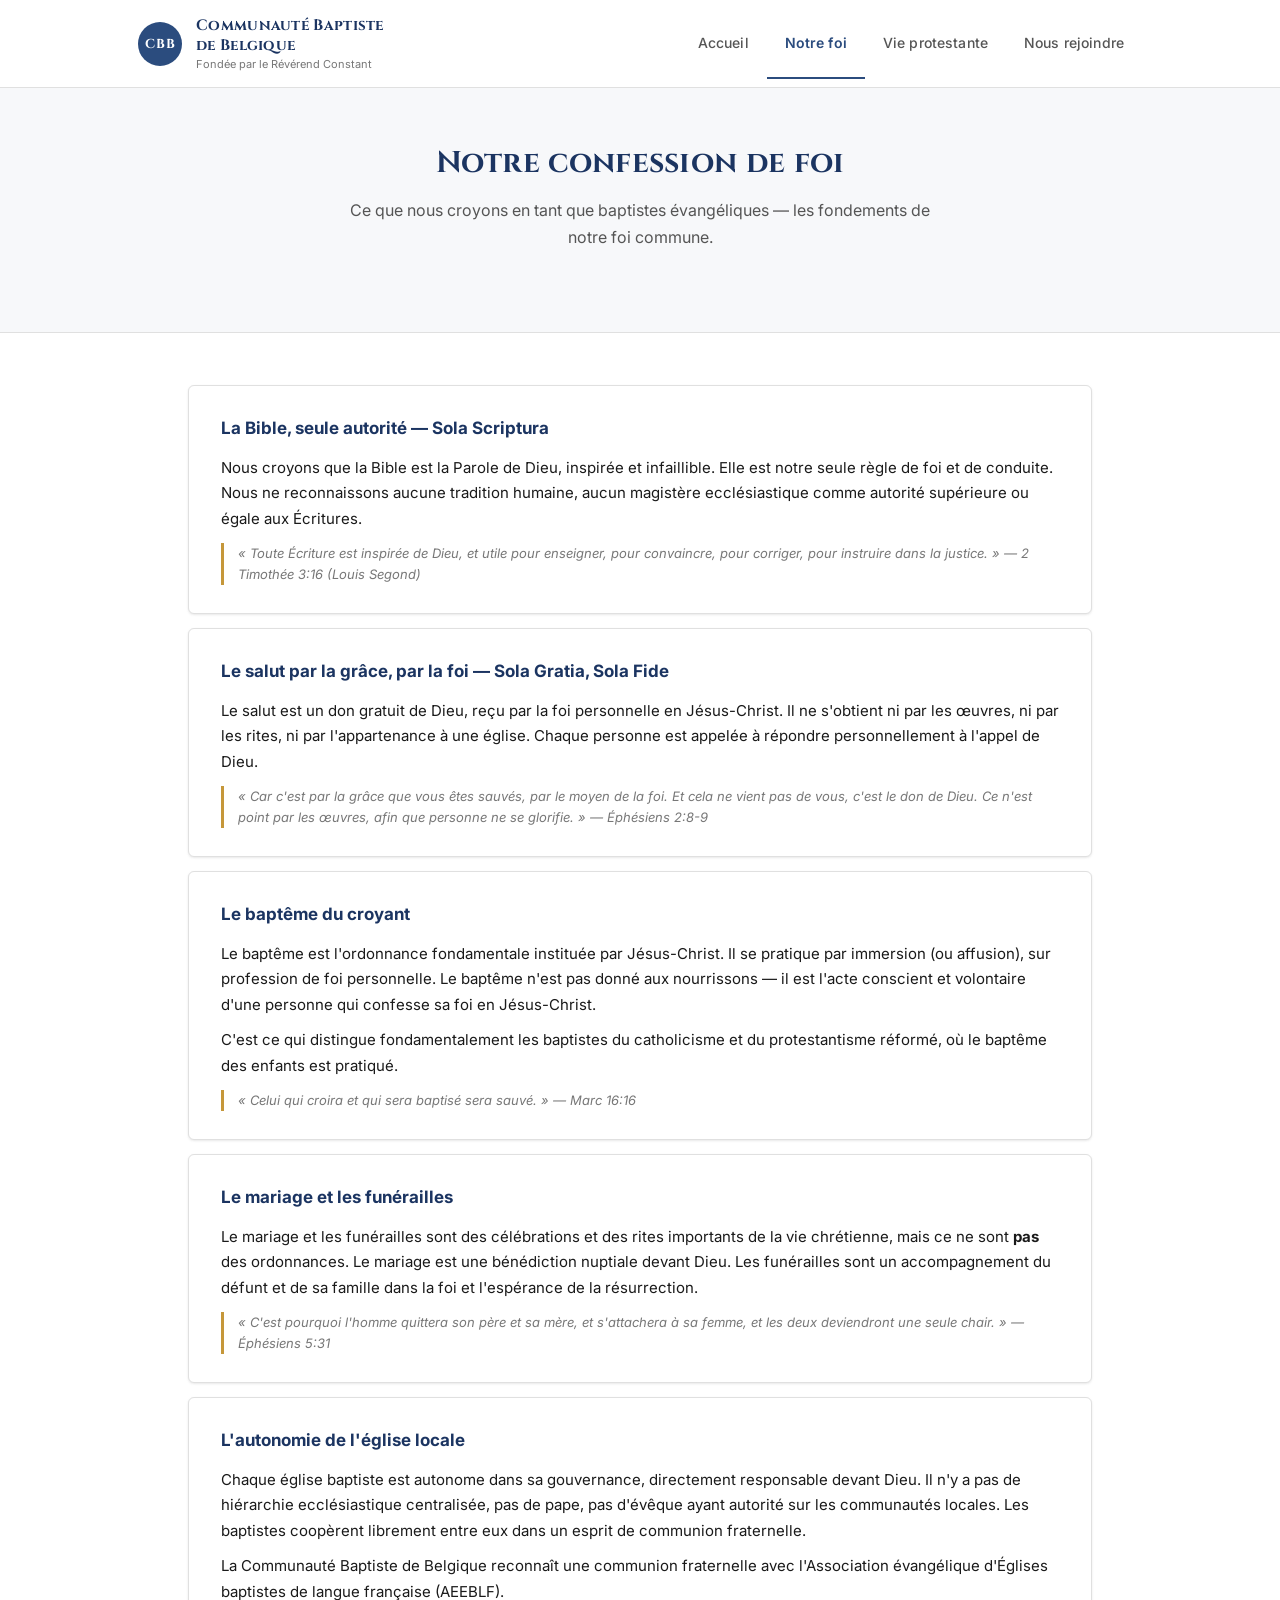
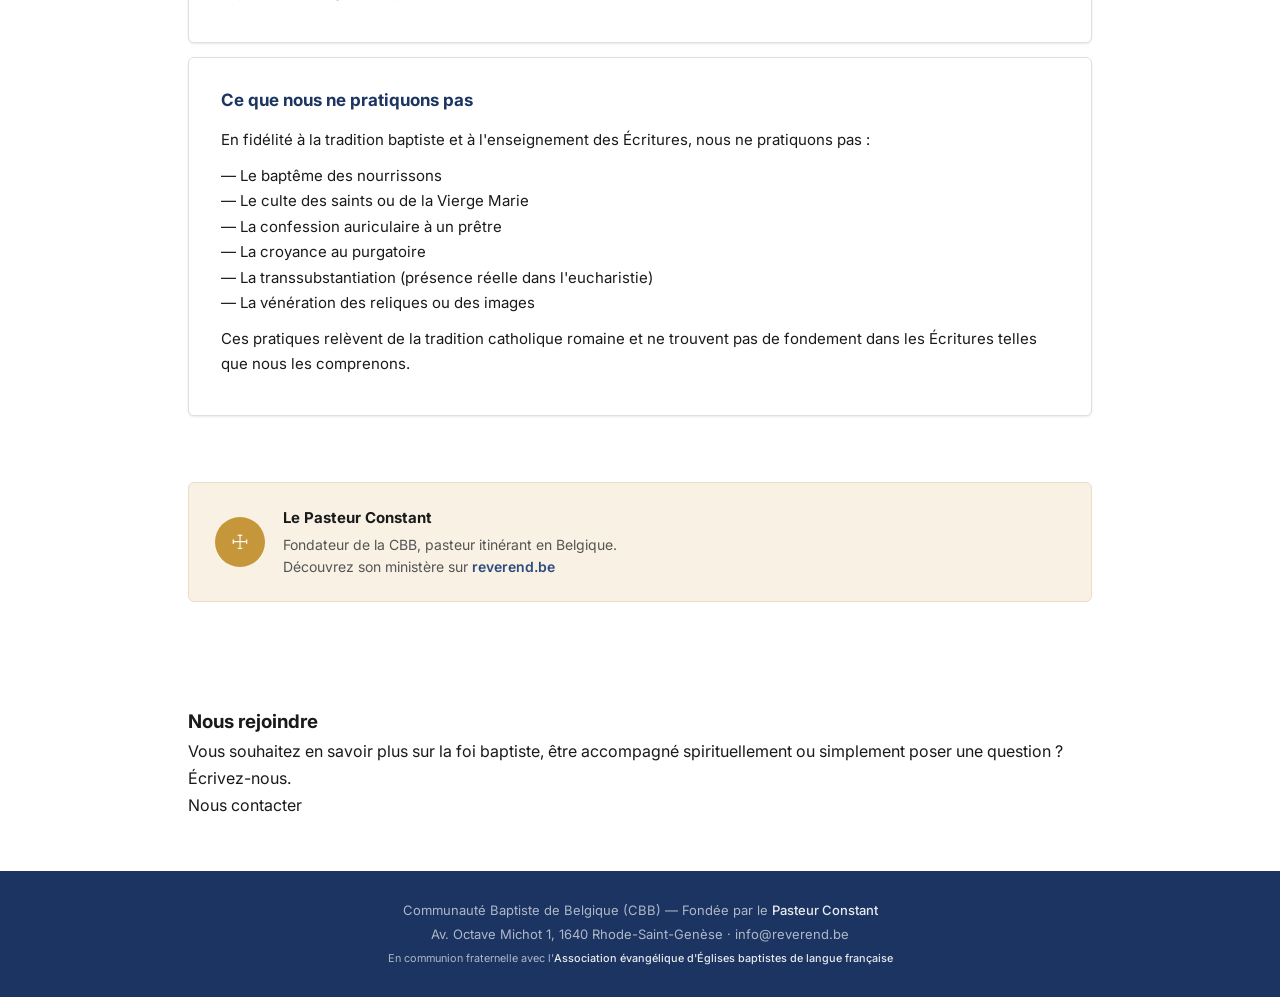
==== commit dca6fdbc: "Update title, description, and content in index.html" ====
--- a/index.html
+++ b/index.html
@@ -3,9 +3,9 @@
 <head>
   <meta charset="UTF-8">
   <meta name="viewport" content="width=device-width, initial-scale=1.0">
-  <title>Communauté Baptiste de Belgique — Baptistes de Belgique</title>
-  <meta name="description" content="La Communauté Baptiste de Belgique (CBB) — votre porte d'entrée vers le protestantisme baptiste en Belgique. Registre des célébrations, vie protestante, annuaire des églises.">
-  <link rel="canonical" href="https://www.baptistesdebelgique.be/" />
+  <title>Notre foi — Communauté Baptiste de Belgique</title>
+  <meta name="description" content="Confession de foi de la Communauté Baptiste de Belgique : ce que croient les baptistes, les fondements de la foi évangélique, Sola Scriptura, le baptême par immersion.">
+  <link rel="canonical" href="https://www.baptistesdebelgique.be/foi.html" />
   <link href="https://fonts.googleapis.com/css2?family=Cinzel:wght@400;700&family=Inter:wght@400;500;600;700&display=swap" rel="stylesheet">
   <link rel="stylesheet" href="style.css">
 </head>
@@ -25,8 +25,8 @@
         <span></span><span></span><span></span>
       </button>
       <nav class="main-nav">
-        <a href="index.html" class="active">Accueil</a>
-        <a href="foi.html">Notre foi</a>
+        <a href="index.html">Accueil</a>
+        <a href="foi.html" class="active">Notre foi</a>
         <a href="vie-protestante.html">Vie protestante</a>
         <a href="contact.html">Nous rejoindre</a>
       </nav>
@@ -35,94 +35,82 @@
 
   <!-- ===== HERO ===== -->
   <section class="hero">
-    <h1>Une communauté de foi,<br>un registre vivant</h1>
-    <p>La Communauté Baptiste de Belgique rassemble les croyants baptisés, mariés et accompagnés par le Pasteur Constant. Nous confessons la foi baptiste évangélique — Sola Scriptura, Sola Fide, Sola Gratia.</p>
-    <a href="contact.html" class="btn">Nous contacter</a>
+    <h1>Notre confession de foi</h1>
+    <p>Ce que nous croyons en tant que baptistes évangéliques — les fondements de notre foi commune.</p>
   </section>
 
-  <!-- ===== REGISTRE ===== -->
+  <!-- ===== CONTENU ===== -->
   <section class="section">
-    <h2 class="section-title">Le registre de la CBB</h2>
-    <p class="section-subtitle">Nos célébrations depuis la fondation de la communauté</p>
 
-    <div class="registre-grid">
-      <div class="registre-card">
-        <div class="nombre">12</div>
-        <div class="label">Baptêmes célébrés</div>
-      </div>
-      <div class="registre-card">
-        <div class="nombre">47</div>
-        <div class="label">Mariages bénis</div>
-      </div>
-      <div class="registre-card">
-        <div class="nombre">8</div>
-        <div class="label">Célébrations funéraires</div>
-      </div>
-      <div class="registre-card">
-        <div class="nombre">24</div>
-        <div class="label">Guidances spirituelles</div>
-      </div>
-      <div class="registre-card">
-        <div class="nombre">15</div>
-        <div class="label">Cours de membres</div>
-      </div>
+    <div class="foi-article">
+      <h3>La Bible, seule autorité — Sola Scriptura</h3>
+      <p>Nous croyons que la Bible est la Parole de Dieu, inspirée et infaillible. Elle est notre seule règle de foi et de conduite. Nous ne reconnaissons aucune tradition humaine, aucun magistère ecclésiastique comme autorité supérieure ou égale aux Écritures.</p>
+      <div class="verset">« Toute Écriture est inspirée de Dieu, et utile pour enseigner, pour convaincre, pour corriger, pour instruire dans la justice. » — 2 Timothée 3:16 (Louis Segond)</div>
     </div>
-    <p class="registre-note">Chiffres au 13 janvier 2025</p>
+
+    <div class="foi-article">
+      <h3>Le salut par la grâce, par la foi — Sola Gratia, Sola Fide</h3>
+      <p>Le salut est un don gratuit de Dieu, reçu par la foi personnelle en Jésus-Christ. Il ne s'obtient ni par les œuvres, ni par les rites, ni par l'appartenance à une église. Chaque personne est appelée à répondre personnellement à l'appel de Dieu.</p>
+      <div class="verset">« Car c'est par la grâce que vous êtes sauvés, par le moyen de la foi. Et cela ne vient pas de vous, c'est le don de Dieu. Ce n'est point par les œuvres, afin que personne ne se glorifie. » — Éphésiens 2:8-9</div>
+    </div>
+
+    <div class="foi-article">
+      <h3>Le baptême du croyant</h3>
+      <p>Le baptême est l'ordonnance fondamentale instituée par Jésus-Christ. Il se pratique par immersion (ou affusion), sur profession de foi personnelle. Le baptême n'est pas donné aux nourrissons — il est l'acte conscient et volontaire d'une personne qui confesse sa foi en Jésus-Christ.</p>
+      <p>C'est ce qui distingue fondamentalement les baptistes du catholicisme et du protestantisme réformé, où le baptême des enfants est pratiqué.</p>
+      <div class="verset">« Celui qui croira et qui sera baptisé sera sauvé. » — Marc 16:16</div>
+    </div>
+
+    <div class="foi-article">
+      <h3>Le mariage et les funérailles</h3>
+      <p>Le mariage et les funérailles sont des célébrations et des rites importants de la vie chrétienne, mais ce ne sont <strong>pas</strong> des ordonnances. Le mariage est une bénédiction nuptiale devant Dieu. Les funérailles sont un accompagnement du défunt et de sa famille dans la foi et l'espérance de la résurrection.</p>
+      <div class="verset">« C'est pourquoi l'homme quittera son père et sa mère, et s'attachera à sa femme, et les deux deviendront une seule chair. » — Éphésiens 5:31</div>
+    </div>
+
+    <div class="foi-article">
+      <h3>L'autonomie de l'église locale</h3>
+      <p>Chaque église baptiste est autonome dans sa gouvernance, directement responsable devant Dieu. Il n'y a pas de hiérarchie ecclésiastique centralisée, pas de pape, pas d'évêque ayant autorité sur les communautés locales. Les baptistes coopèrent librement entre eux dans un esprit de communion fraternelle.</p>
+      <p>La Communauté Baptiste de Belgique reconnaît une communion fraternelle avec l'Association évangélique d'Églises baptistes de langue française (AEEBLF).</p>
+    </div>
+
+    <div class="foi-article">
+      <h3>Ce que nous ne pratiquons pas</h3>
+      <p>En fidélité à la tradition baptiste et à l'enseignement des Écritures, nous ne pratiquons pas :</p>
+      <p>— Le baptême des nourrissons<br>
+      — Le culte des saints ou de la Vierge Marie<br>
+      — La confession auriculaire à un prêtre<br>
+      — La croyance au purgatoire<br>
+      — La transsubstantiation (présence réelle dans l'eucharistie)<br>
+      — La vénération des reliques ou des images</p>
+      <p>Ces pratiques relèvent de la tradition catholique romaine et ne trouvent pas de fondement dans les Écritures telles que nous les comprenons.</p>
+    </div>
+
   </section>
 
-  <hr class="section-divider">
-
-  <!-- ===== VIE PROTESTANTE (aperçu) ===== -->
-  <section class="section">
-    <h2 class="section-title">Vie protestante en Belgique</h2>
-    <p class="section-subtitle">Événements organisés par nos partenaires baptistes — <em>la CBB relaie, elle n'organise pas</em></p>
-
-    <div class="event-list">
-      <a href="https://associationbaptiste.org" target="_blank" rel="noopener" class="event-card" style="text-decoration:none;color:inherit;">
-        <div class="event-info">
-          <h3>Convention jeunesse baptiste 2026</h3>
-          <div class="event-meta">24–26 avril 2026 — Organisé par l'AEEBLF</div>
-        </div>
-        <span class="event-badge">Baptiste</span>
-      </a>
-      <a href="https://associationbaptiste.org" target="_blank" rel="noopener" class="event-card" style="text-decoration:none;color:inherit;">
-        <div class="event-info">
-          <h3>Congrès des unions baptistes</h3>
-          <div class="event-meta">1–3 mai 2026 — Organisé par l'AEEBLF</div>
-        </div>
-        <span class="event-badge">Baptiste</span>
-      </a>
-      <a href="https://associationbaptiste.org" target="_blank" rel="noopener" class="event-card" style="text-decoration:none;color:inherit;">
-        <div class="event-info">
-          <h3>Camp de formation biblique</h3>
-          <div class="event-meta">9–15 août 2026 — Organisé par l'AEEBLF</div>
-        </div>
-        <span class="event-badge">Baptiste</span>
-      </a>
-    </div>
-
-    <p style="margin-top: 16px; text-align: center;">
-      <a href="vie-protestante.html" style="color: #2B4C7E; font-weight: 600; font-size: 14px;">Voir tous les événements &rarr;</a>
-    </p>
-  </section>
-
-  <hr class="section-divider">
-
-  <!-- ===== LIEN REVEREND.BE ===== -->
-  <section class="section">
+  <!-- ===== LIEN PASTEUR ===== -->
+  <section class="section" style="padding-top: 0;">
     <div class="lien-pasteur">
       <div class="icone">&#9769;</div>
       <div class="texte">
-        <h3>Services pastoraux</h3>
-        <p>Vous cherchez un pasteur pour un baptême, un mariage ou des funérailles ?<br>
-        Rendez-vous sur <a href="https://www.reverend.be" target="_blank" rel="noopener">reverend.be</a> — le site du Pasteur Constant.</p>
+        <h3>Le Pasteur Constant</h3>
+        <p>Fondateur de la CBB, pasteur itinérant en Belgique.<br>
+        Découvrez son ministère sur <a href="https://www.reverend.be" target="_blank" rel="noopener">reverend.be</a></p>
       </div>
+    </div>
+  </section>
+
+  <!-- ===== CTA NOUS REJOINDRE ===== -->
+  <section class="section">
+    <div class="cta-box">
+      <h3>Nous rejoindre</h3>
+      <p>Vous souhaitez en savoir plus sur la foi baptiste, être accompagné spirituellement ou simplement poser une question ? Écrivez-nous.</p>
+      <a href="contact.html" class="btn">Nous contacter</a>
     </div>
   </section>
 
   <!-- ===== FOOTER ===== -->
   <footer class="site-footer">
-    Communauté Baptiste de Belgique (CBB) — Fondée par le <a href="https://www.reverend.be" target="_blank" rel="noopener">Révérend Constant</a><br>
+    Communauté Baptiste de Belgique (CBB) — Fondée par le <a href="https://www.reverend.be" target="_blank" rel="noopener">Pasteur Constant</a><br>
     Av. Octave Michot 1, 1640 Rhode-Saint-Genèse &middot; info@reverend.be<br>
     <small>En communion fraternelle avec l'<a href="https://associationbaptiste.org" target="_blank" rel="noopener">Association évangélique d'Églises baptistes de langue française</a></small>
   </footer>
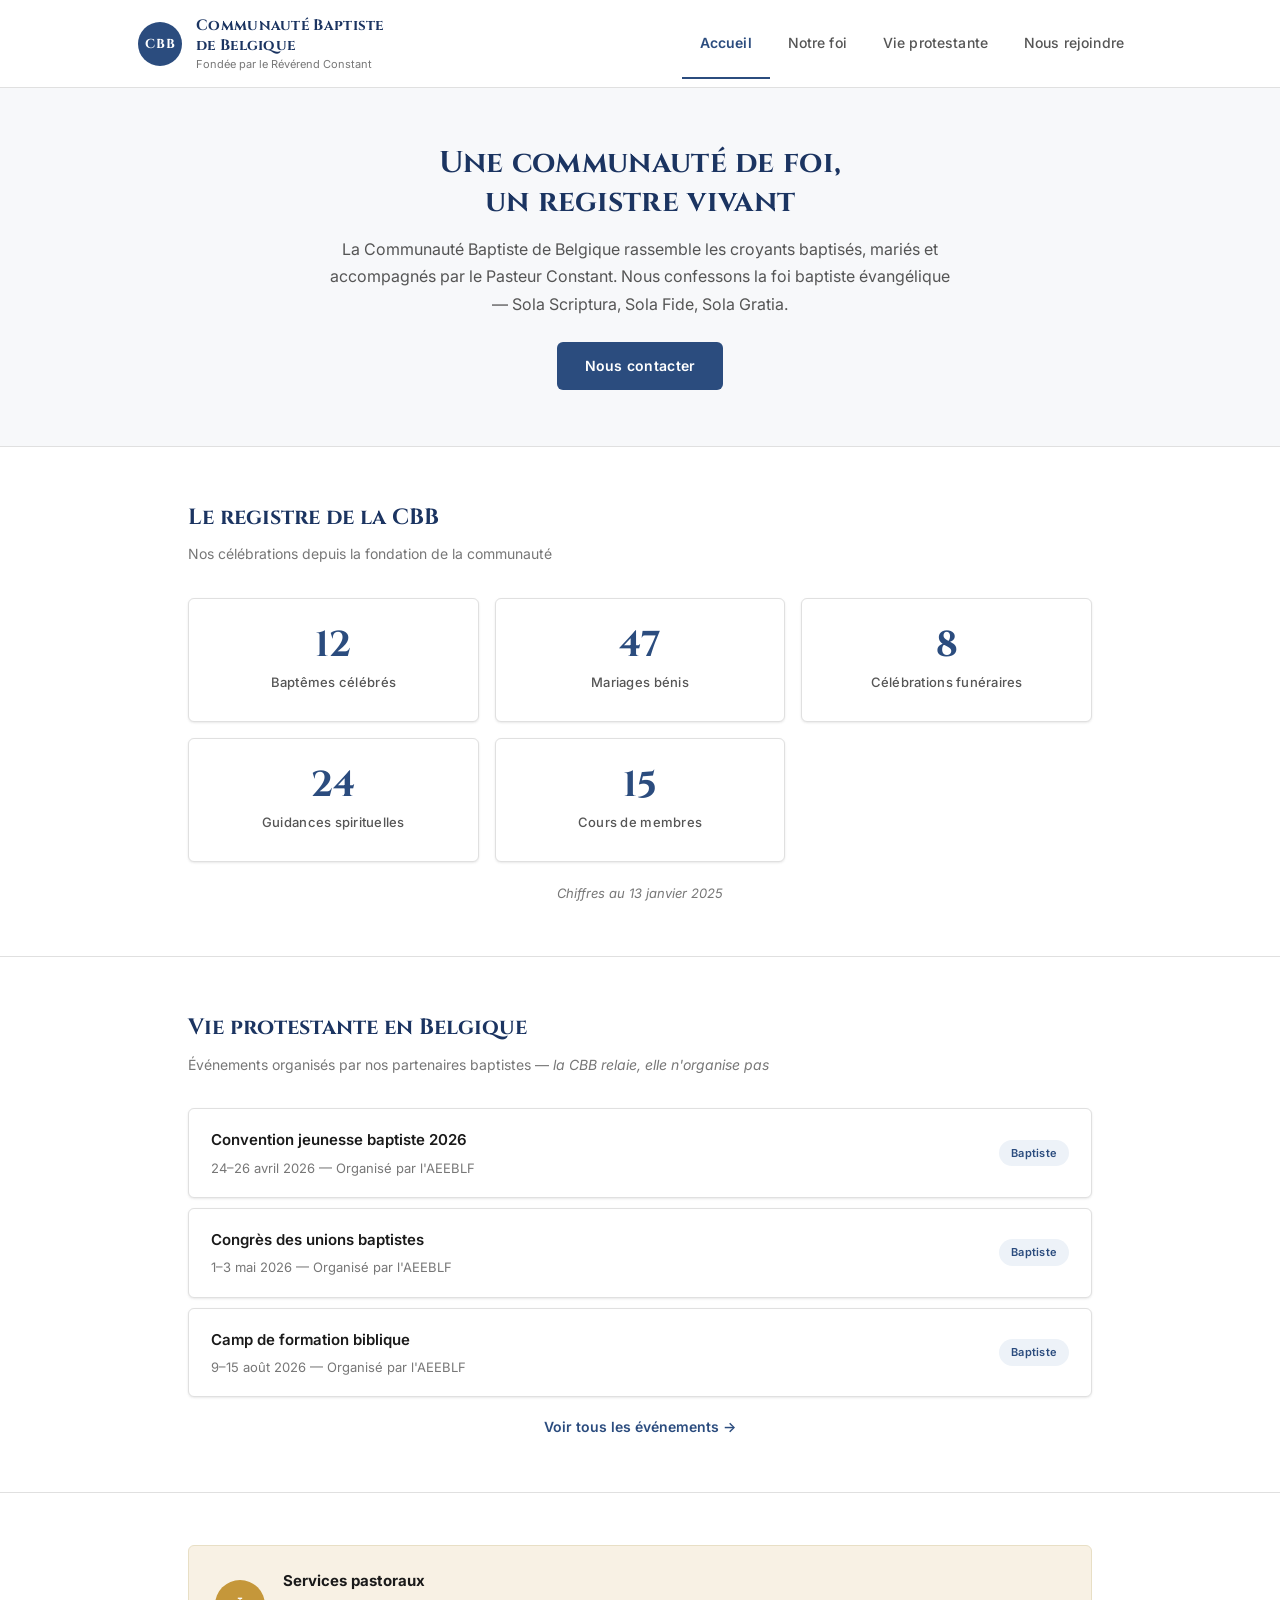
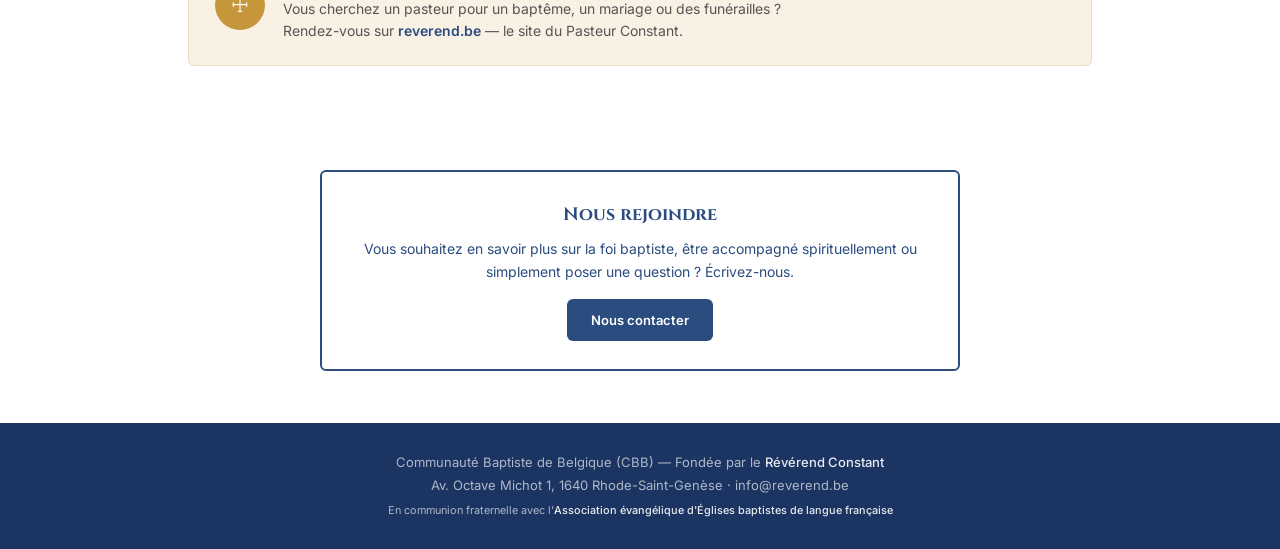
==== commit b2d72f0c: "Update title, meta tags, and content in index.html" ====
--- a/index.html
+++ b/index.html
@@ -3,9 +3,9 @@
 <head>
   <meta charset="UTF-8">
   <meta name="viewport" content="width=device-width, initial-scale=1.0">
-  <title>Notre foi — Communauté Baptiste de Belgique</title>
-  <meta name="description" content="Confession de foi de la Communauté Baptiste de Belgique : ce que croient les baptistes, les fondements de la foi évangélique, Sola Scriptura, le baptême par immersion.">
-  <link rel="canonical" href="https://www.baptistesdebelgique.be/foi.html" />
+  <title>Communauté Baptiste de Belgique — Baptistes de Belgique</title>
+  <meta name="description" content="La Communauté Baptiste de Belgique (CBB) — votre porte d'entrée vers le protestantisme baptiste en Belgique. Registre des célébrations, vie protestante, annuaire des églises.">
+  <link rel="canonical" href="https://www.baptistesdebelgique.be/" />
   <link href="https://fonts.googleapis.com/css2?family=Cinzel:wght@400;700&family=Inter:wght@400;500;600;700&display=swap" rel="stylesheet">
   <link rel="stylesheet" href="style.css">
 </head>
@@ -25,8 +25,8 @@
         <span></span><span></span><span></span>
       </button>
       <nav class="main-nav">
-        <a href="index.html">Accueil</a>
-        <a href="foi.html" class="active">Notre foi</a>
+        <a href="index.html" class="active">Accueil</a>
+        <a href="foi.html">Notre foi</a>
         <a href="vie-protestante.html">Vie protestante</a>
         <a href="contact.html">Nous rejoindre</a>
       </nav>
@@ -35,66 +35,87 @@
 
   <!-- ===== HERO ===== -->
   <section class="hero">
-    <h1>Notre confession de foi</h1>
-    <p>Ce que nous croyons en tant que baptistes évangéliques — les fondements de notre foi commune.</p>
+    <h1>Une communauté de foi,<br>un registre vivant</h1>
+    <p>La Communauté Baptiste de Belgique rassemble les croyants baptisés, mariés et accompagnés par le Pasteur Constant. Nous confessons la foi baptiste évangélique — Sola Scriptura, Sola Fide, Sola Gratia.</p>
+    <a href="contact.html" class="btn">Nous contacter</a>
   </section>
 
-  <!-- ===== CONTENU ===== -->
+  <!-- ===== REGISTRE ===== -->
   <section class="section">
+    <h2 class="section-title">Le registre de la CBB</h2>
+    <p class="section-subtitle">Nos célébrations depuis la fondation de la communauté</p>
 
-    <div class="foi-article">
-      <h3>La Bible, seule autorité — Sola Scriptura</h3>
-      <p>Nous croyons que la Bible est la Parole de Dieu, inspirée et infaillible. Elle est notre seule règle de foi et de conduite. Nous ne reconnaissons aucune tradition humaine, aucun magistère ecclésiastique comme autorité supérieure ou égale aux Écritures.</p>
-      <div class="verset">« Toute Écriture est inspirée de Dieu, et utile pour enseigner, pour convaincre, pour corriger, pour instruire dans la justice. » — 2 Timothée 3:16 (Louis Segond)</div>
+    <div class="registre-grid">
+      <div class="registre-card">
+        <div class="nombre">12</div>
+        <div class="label">Baptêmes célébrés</div>
+      </div>
+      <div class="registre-card">
+        <div class="nombre">47</div>
+        <div class="label">Mariages bénis</div>
+      </div>
+      <div class="registre-card">
+        <div class="nombre">8</div>
+        <div class="label">Célébrations funéraires</div>
+      </div>
+      <div class="registre-card">
+        <div class="nombre">24</div>
+        <div class="label">Guidances spirituelles</div>
+      </div>
+      <div class="registre-card">
+        <div class="nombre">15</div>
+        <div class="label">Cours de membres</div>
+      </div>
+    </div>
+    <p class="registre-note">Chiffres au 13 janvier 2025</p>
+  </section>
+
+  <hr class="section-divider">
+
+  <!-- ===== VIE PROTESTANTE (aperçu) ===== -->
+  <section class="section">
+    <h2 class="section-title">Vie protestante en Belgique</h2>
+    <p class="section-subtitle">Événements organisés par nos partenaires baptistes — <em>la CBB relaie, elle n'organise pas</em></p>
+
+    <div class="event-list">
+      <a href="https://associationbaptiste.org" target="_blank" rel="noopener" class="event-card" style="text-decoration:none;color:inherit;">
+        <div class="event-info">
+          <h3>Convention jeunesse baptiste 2026</h3>
+          <div class="event-meta">24–26 avril 2026 — Organisé par l'AEEBLF</div>
+        </div>
+        <span class="event-badge">Baptiste</span>
+      </a>
+      <a href="https://associationbaptiste.org" target="_blank" rel="noopener" class="event-card" style="text-decoration:none;color:inherit;">
+        <div class="event-info">
+          <h3>Congrès des unions baptistes</h3>
+          <div class="event-meta">1–3 mai 2026 — Organisé par l'AEEBLF</div>
+        </div>
+        <span class="event-badge">Baptiste</span>
+      </a>
+      <a href="https://associationbaptiste.org" target="_blank" rel="noopener" class="event-card" style="text-decoration:none;color:inherit;">
+        <div class="event-info">
+          <h3>Camp de formation biblique</h3>
+          <div class="event-meta">9–15 août 2026 — Organisé par l'AEEBLF</div>
+        </div>
+        <span class="event-badge">Baptiste</span>
+      </a>
     </div>
 
-    <div class="foi-article">
-      <h3>Le salut par la grâce, par la foi — Sola Gratia, Sola Fide</h3>
-      <p>Le salut est un don gratuit de Dieu, reçu par la foi personnelle en Jésus-Christ. Il ne s'obtient ni par les œuvres, ni par les rites, ni par l'appartenance à une église. Chaque personne est appelée à répondre personnellement à l'appel de Dieu.</p>
-      <div class="verset">« Car c'est par la grâce que vous êtes sauvés, par le moyen de la foi. Et cela ne vient pas de vous, c'est le don de Dieu. Ce n'est point par les œuvres, afin que personne ne se glorifie. » — Éphésiens 2:8-9</div>
-    </div>
-
-    <div class="foi-article">
-      <h3>Le baptême du croyant</h3>
-      <p>Le baptême est l'ordonnance fondamentale instituée par Jésus-Christ. Il se pratique par immersion (ou affusion), sur profession de foi personnelle. Le baptême n'est pas donné aux nourrissons — il est l'acte conscient et volontaire d'une personne qui confesse sa foi en Jésus-Christ.</p>
-      <p>C'est ce qui distingue fondamentalement les baptistes du catholicisme et du protestantisme réformé, où le baptême des enfants est pratiqué.</p>
-      <div class="verset">« Celui qui croira et qui sera baptisé sera sauvé. » — Marc 16:16</div>
-    </div>
-
-    <div class="foi-article">
-      <h3>Le mariage et les funérailles</h3>
-      <p>Le mariage et les funérailles sont des célébrations et des rites importants de la vie chrétienne, mais ce ne sont <strong>pas</strong> des ordonnances. Le mariage est une bénédiction nuptiale devant Dieu. Les funérailles sont un accompagnement du défunt et de sa famille dans la foi et l'espérance de la résurrection.</p>
-      <div class="verset">« C'est pourquoi l'homme quittera son père et sa mère, et s'attachera à sa femme, et les deux deviendront une seule chair. » — Éphésiens 5:31</div>
-    </div>
-
-    <div class="foi-article">
-      <h3>L'autonomie de l'église locale</h3>
-      <p>Chaque église baptiste est autonome dans sa gouvernance, directement responsable devant Dieu. Il n'y a pas de hiérarchie ecclésiastique centralisée, pas de pape, pas d'évêque ayant autorité sur les communautés locales. Les baptistes coopèrent librement entre eux dans un esprit de communion fraternelle.</p>
-      <p>La Communauté Baptiste de Belgique reconnaît une communion fraternelle avec l'Association évangélique d'Églises baptistes de langue française (AEEBLF).</p>
-    </div>
-
-    <div class="foi-article">
-      <h3>Ce que nous ne pratiquons pas</h3>
-      <p>En fidélité à la tradition baptiste et à l'enseignement des Écritures, nous ne pratiquons pas :</p>
-      <p>— Le baptême des nourrissons<br>
-      — Le culte des saints ou de la Vierge Marie<br>
-      — La confession auriculaire à un prêtre<br>
-      — La croyance au purgatoire<br>
-      — La transsubstantiation (présence réelle dans l'eucharistie)<br>
-      — La vénération des reliques ou des images</p>
-      <p>Ces pratiques relèvent de la tradition catholique romaine et ne trouvent pas de fondement dans les Écritures telles que nous les comprenons.</p>
-    </div>
-
+    <p style="margin-top: 16px; text-align: center;">
+      <a href="vie-protestante.html" style="color: #2B4C7E; font-weight: 600; font-size: 14px;">Voir tous les événements &rarr;</a>
+    </p>
   </section>
 
-  <!-- ===== LIEN PASTEUR ===== -->
-  <section class="section" style="padding-top: 0;">
+  <hr class="section-divider">
+
+  <!-- ===== LIEN REVEREND.BE ===== -->
+  <section class="section">
     <div class="lien-pasteur">
       <div class="icone">&#9769;</div>
       <div class="texte">
-        <h3>Le Pasteur Constant</h3>
-        <p>Fondateur de la CBB, pasteur itinérant en Belgique.<br>
-        Découvrez son ministère sur <a href="https://www.reverend.be" target="_blank" rel="noopener">reverend.be</a></p>
+        <h3>Services pastoraux</h3>
+        <p>Vous cherchez un pasteur pour un baptême, un mariage ou des funérailles ?<br>
+        Rendez-vous sur <a href="https://www.reverend.be" target="_blank" rel="noopener">reverend.be</a> — le site du Pasteur Constant.</p>
       </div>
     </div>
   </section>
@@ -110,7 +131,7 @@
 
   <!-- ===== FOOTER ===== -->
   <footer class="site-footer">
-    Communauté Baptiste de Belgique (CBB) — Fondée par le <a href="https://www.reverend.be" target="_blank" rel="noopener">Pasteur Constant</a><br>
+    Communauté Baptiste de Belgique (CBB) — Fondée par le <a href="https://www.reverend.be" target="_blank" rel="noopener">Révérend Constant</a><br>
     Av. Octave Michot 1, 1640 Rhode-Saint-Genèse &middot; info@reverend.be<br>
     <small>En communion fraternelle avec l'<a href="https://associationbaptiste.org" target="_blank" rel="noopener">Association évangélique d'Églises baptistes de langue française</a></small>
   </footer>
--- a/style.css
+++ b/style.css
@@ -510,6 +510,48 @@
   text-decoration: underline;
 }
 
+/* --- Encadré CTA « Nous rejoindre » --- */
+.cta-box {
+  border: 2px solid var(--bleu);
+  border-radius: var(--rayon);
+  background: var(--blanc);
+  padding: 28px 32px;
+  text-align: center;
+  max-width: 640px;
+  margin: 0 auto;
+}
+
+.cta-box h3 {
+  font-family: 'Cinzel', serif;
+  font-size: 18px;
+  font-weight: 700;
+  color: var(--bleu);
+  margin-bottom: 8px;
+}
+
+.cta-box p {
+  font-size: 14px;
+  color: var(--bleu);
+  line-height: 1.6;
+  margin-bottom: 16px;
+}
+
+.cta-box .btn {
+  display: inline-block;
+  background: var(--bleu);
+  color: #ffffff;
+  font-size: 13px;
+  font-weight: 600;
+  padding: 10px 24px;
+  border-radius: var(--rayon);
+  transition: background var(--transition), box-shadow var(--transition);
+}
+
+.cta-box .btn:hover {
+  background: var(--bleu-fonce);
+  box-shadow: var(--ombre-hover);
+}
+
 /* --- Footer --- */
 .site-footer {
   background: var(--bleu-fonce);
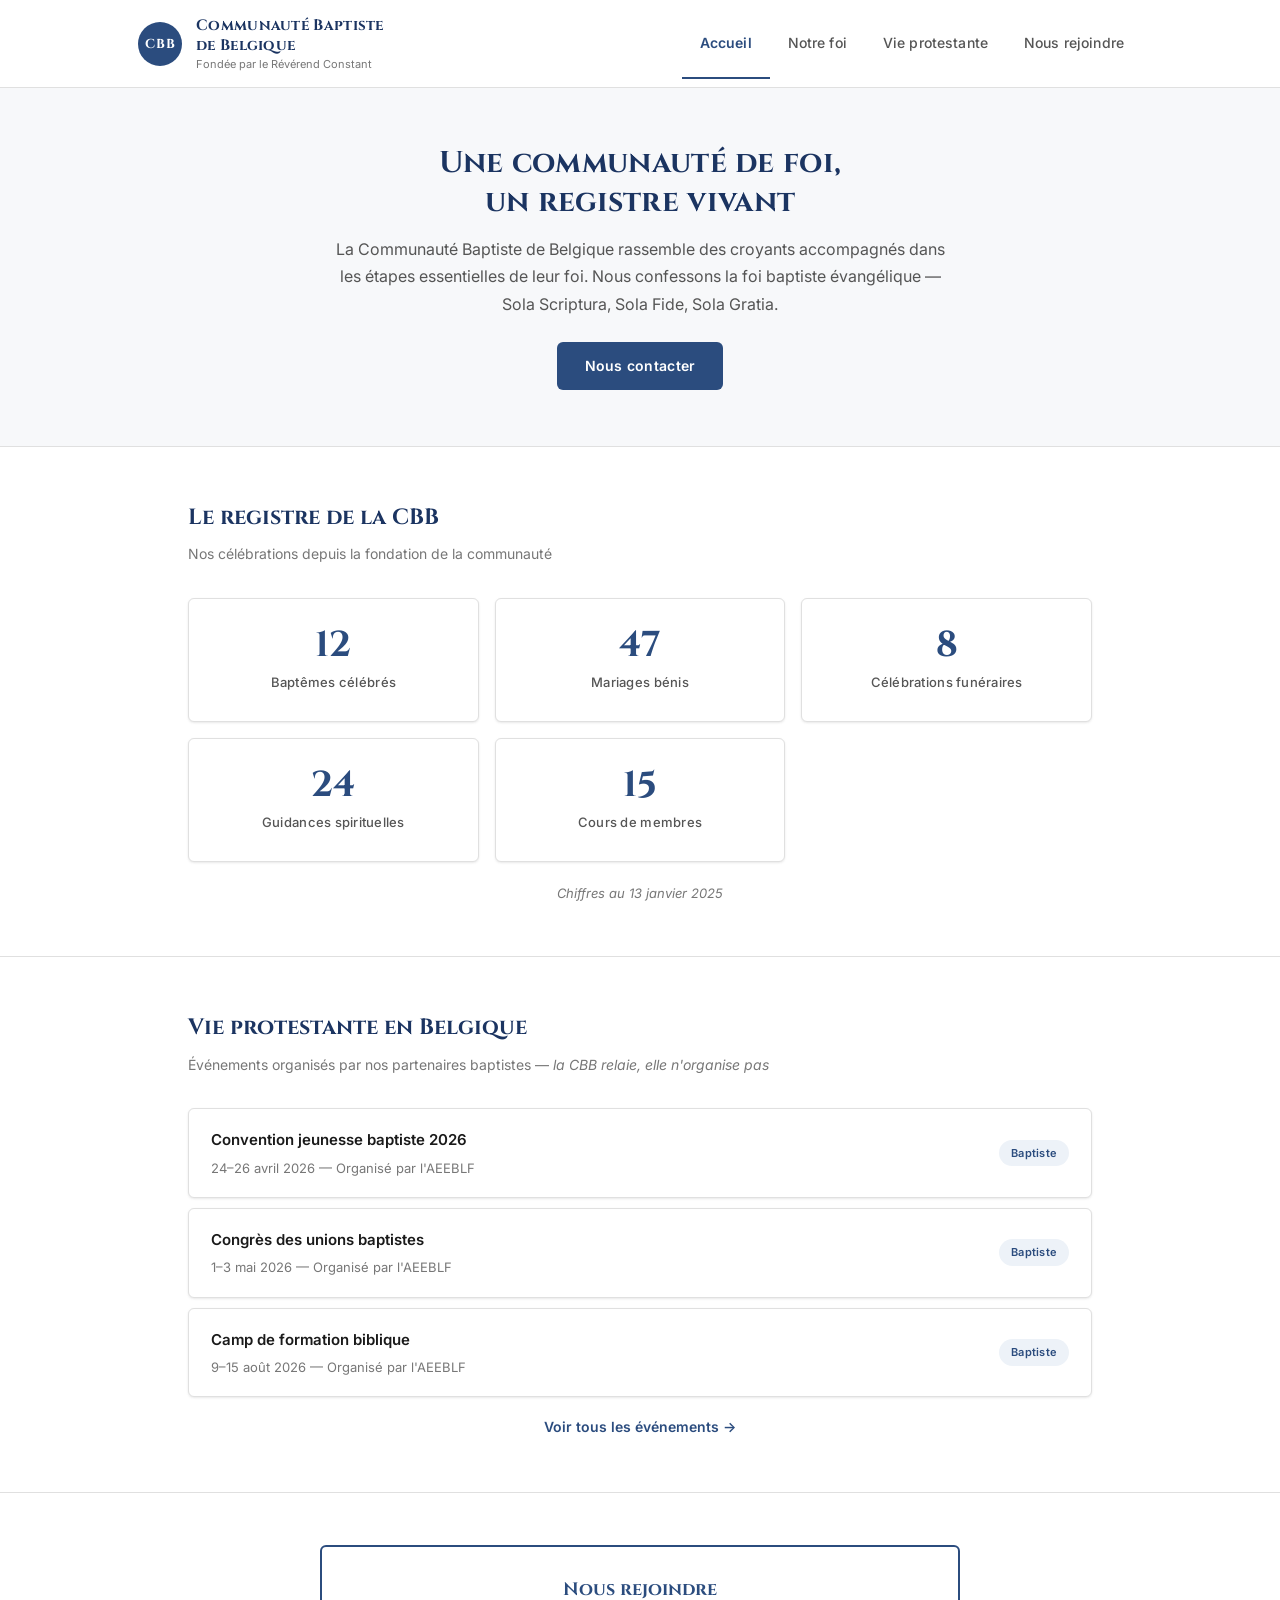
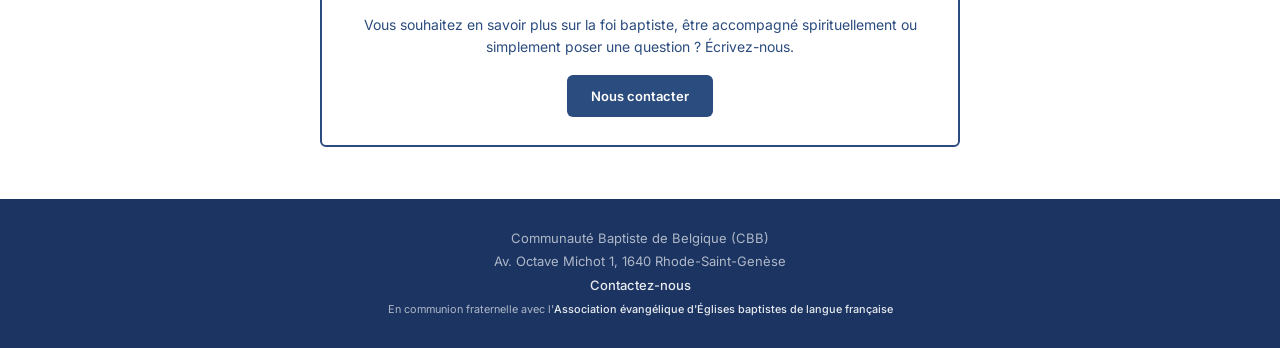
==== commit 1c8f815a: "Add files via upload" ====
--- a/index.html
+++ b/index.html
@@ -36,7 +36,7 @@
   <!-- ===== HERO ===== -->
   <section class="hero">
     <h1>Une communauté de foi,<br>un registre vivant</h1>
-    <p>La Communauté Baptiste de Belgique rassemble les croyants baptisés, mariés et accompagnés par le Pasteur Constant. Nous confessons la foi baptiste évangélique — Sola Scriptura, Sola Fide, Sola Gratia.</p>
+    <p>La Communauté Baptiste de Belgique rassemble des croyants accompagnés dans les étapes essentielles de leur foi. Nous confessons la foi baptiste évangélique — Sola Scriptura, Sola Fide, Sola Gratia.</p>
     <a href="contact.html" class="btn">Nous contacter</a>
   </section>
 
@@ -108,18 +108,6 @@
 
   <hr class="section-divider">
 
-  <!-- ===== LIEN REVEREND.BE ===== -->
-  <section class="section">
-    <div class="lien-pasteur">
-      <div class="icone">&#9769;</div>
-      <div class="texte">
-        <h3>Services pastoraux</h3>
-        <p>Vous cherchez un pasteur pour un baptême, un mariage ou des funérailles ?<br>
-        Rendez-vous sur <a href="https://www.reverend.be" target="_blank" rel="noopener">reverend.be</a> — le site du Pasteur Constant.</p>
-      </div>
-    </div>
-  </section>
-
   <!-- ===== CTA NOUS REJOINDRE ===== -->
   <section class="section">
     <div class="cta-box">
@@ -131,8 +119,9 @@
 
   <!-- ===== FOOTER ===== -->
   <footer class="site-footer">
-    Communauté Baptiste de Belgique (CBB) — Fondée par le <a href="https://www.reverend.be" target="_blank" rel="noopener">Révérend Constant</a><br>
-    Av. Octave Michot 1, 1640 Rhode-Saint-Genèse &middot; info@reverend.be<br>
+    Communauté Baptiste de Belgique (CBB)<br>
+    Av. Octave Michot 1, 1640 Rhode-Saint-Genèse<br>
+    <a href="contact.html">Contactez-nous</a><br>
     <small>En communion fraternelle avec l'<a href="https://associationbaptiste.org" target="_blank" rel="noopener">Association évangélique d'Églises baptistes de langue française</a></small>
   </footer>
 
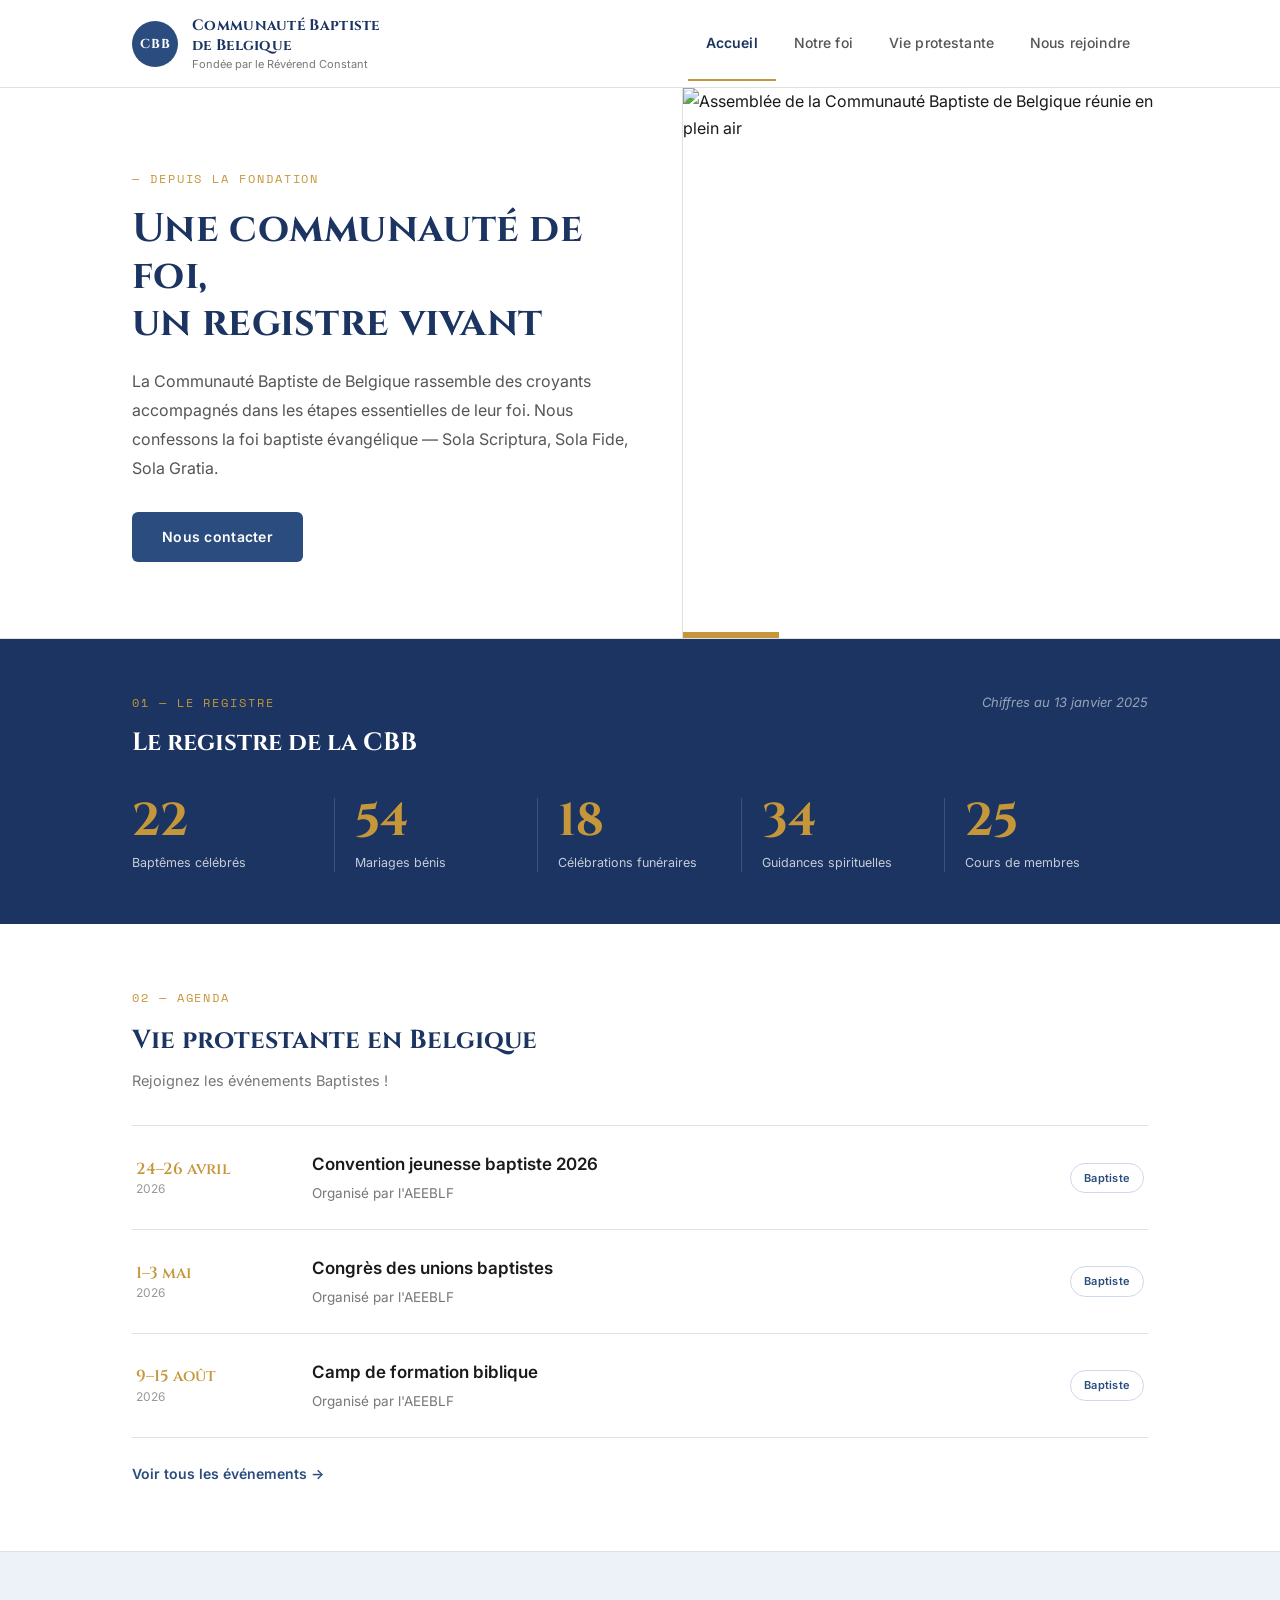
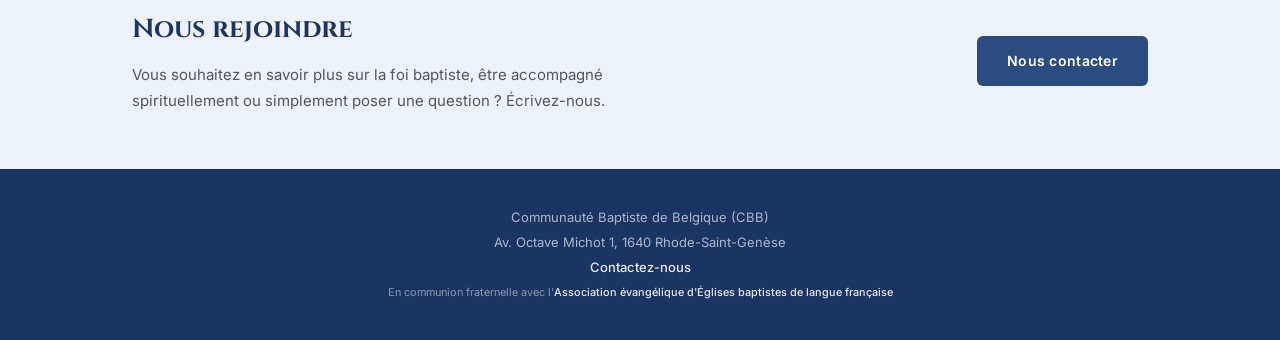
==== commit 28cd8ac0: "Add files via upload" ====
--- a/index.html
+++ b/index.html
@@ -6,7 +6,7 @@
   <title>Communauté Baptiste de Belgique — Baptistes de Belgique</title>
   <meta name="description" content="La Communauté Baptiste de Belgique (CBB) — votre porte d'entrée vers le protestantisme baptiste en Belgique. Registre des célébrations, vie protestante, annuaire des églises.">
   <link rel="canonical" href="https://www.baptistesdebelgique.be/" />
-  <link href="https://fonts.googleapis.com/css2?family=Cinzel:wght@400;700&family=Inter:wght@400;500;600;700&display=swap" rel="stylesheet">
+  <link href="https://fonts.googleapis.com/css2?family=Cinzel:wght@400;500;600;700&family=Inter:wght@400;500;600;700&family=Space+Mono:wght@400;700&display=swap" rel="stylesheet">
   <link rel="stylesheet" href="style.css">
 </head>
 <body>
@@ -34,85 +34,85 @@
   </header>
 
   <!-- ===== HERO ===== -->
-  <section class="hero">
-    <h1>Une communauté de foi,<br>un registre vivant</h1>
-    <p>La Communauté Baptiste de Belgique rassemble des croyants accompagnés dans les étapes essentielles de leur foi. Nous confessons la foi baptiste évangélique — Sola Scriptura, Sola Fide, Sola Gratia.</p>
-    <a href="contact.html" class="btn">Nous contacter</a>
+  <section class="hero hero--split">
+    <div class="hero-inner">
+      <div class="hero-copy">
+        <span class="eyebrow">— Depuis la fondation</span>
+        <h1>Une communauté de foi,<br>un registre vivant</h1>
+        <p>La Communauté Baptiste de Belgique rassemble des croyants accompagnés dans les étapes essentielles de leur foi. Nous confessons la foi baptiste évangélique — Sola Scriptura, Sola Fide, Sola Gratia.</p>
+        <a href="contact.html" class="btn">Nous contacter</a>
+      </div>
+      <div class="hero-media">
+        <img src="images/assemblee.jpg" alt="Assemblée de la Communauté Baptiste de Belgique réunie en plein air">
+      </div>
+    </div>
   </section>
 
   <!-- ===== REGISTRE ===== -->
-  <section class="section">
-    <h2 class="section-title">Le registre de la CBB</h2>
-    <p class="section-subtitle">Nos célébrations depuis la fondation de la communauté</p>
-
-    <div class="registre-grid">
-      <div class="registre-card">
-        <div class="nombre">12</div>
-        <div class="label">Baptêmes célébrés</div>
+  <section class="registre-band">
+    <div class="band-inner">
+      <div class="registre-head">
+        <div>
+          <span class="eyebrow">01 — Le registre</span>
+          <h2>Le registre de la CBB</h2>
+        </div>
+        <div class="registre-date">Chiffres au 13 janvier 2025</div>
       </div>
-      <div class="registre-card">
-        <div class="nombre">47</div>
-        <div class="label">Mariages bénis</div>
-      </div>
-      <div class="registre-card">
-        <div class="nombre">8</div>
-        <div class="label">Célébrations funéraires</div>
-      </div>
-      <div class="registre-card">
-        <div class="nombre">24</div>
-        <div class="label">Guidances spirituelles</div>
-      </div>
-      <div class="registre-card">
-        <div class="nombre">15</div>
-        <div class="label">Cours de membres</div>
+      <div class="registre-row">
+        <div class="registre-stat"><div class="nombre">22</div><div class="label">Baptêmes célébrés</div></div>
+        <div class="registre-stat"><div class="nombre">54</div><div class="label">Mariages bénis</div></div>
+        <div class="registre-stat"><div class="nombre">18</div><div class="label">Célébrations funéraires</div></div>
+        <div class="registre-stat"><div class="nombre">34</div><div class="label">Guidances spirituelles</div></div>
+        <div class="registre-stat"><div class="nombre">25</div><div class="label">Cours de membres</div></div>
       </div>
     </div>
-    <p class="registre-note">Chiffres au 13 janvier 2025</p>
   </section>
-
-  <hr class="section-divider">
 
   <!-- ===== VIE PROTESTANTE (aperçu) ===== -->
   <section class="section">
-    <h2 class="section-title">Vie protestante en Belgique</h2>
-    <p class="section-subtitle">Événements organisés par nos partenaires baptistes — <em>la CBB relaie, elle n'organise pas</em></p>
+    <div class="section-head">
+      <span class="eyebrow">02 — Agenda</span>
+      <h2 class="section-title">Vie protestante en Belgique</h2>
+      <p class="section-subtitle">Rejoignez les événements Baptistes !</p>
+    </div>
 
     <div class="event-list">
-      <a href="https://associationbaptiste.org" target="_blank" rel="noopener" class="event-card" style="text-decoration:none;color:inherit;">
+      <a href="https://associationbaptiste.org" target="_blank" rel="noopener" class="event-row">
+        <div class="event-date">24–26 avril<span>2026</span></div>
         <div class="event-info">
           <h3>Convention jeunesse baptiste 2026</h3>
-          <div class="event-meta">24–26 avril 2026 — Organisé par l'AEEBLF</div>
+          <div class="event-meta">Organisé par l'AEEBLF</div>
         </div>
         <span class="event-badge">Baptiste</span>
       </a>
-      <a href="https://associationbaptiste.org" target="_blank" rel="noopener" class="event-card" style="text-decoration:none;color:inherit;">
+      <a href="https://associationbaptiste.org" target="_blank" rel="noopener" class="event-row">
+        <div class="event-date">1–3 mai<span>2026</span></div>
         <div class="event-info">
           <h3>Congrès des unions baptistes</h3>
-          <div class="event-meta">1–3 mai 2026 — Organisé par l'AEEBLF</div>
+          <div class="event-meta">Organisé par l'AEEBLF</div>
         </div>
         <span class="event-badge">Baptiste</span>
       </a>
-      <a href="https://associationbaptiste.org" target="_blank" rel="noopener" class="event-card" style="text-decoration:none;color:inherit;">
+      <a href="https://associationbaptiste.org" target="_blank" rel="noopener" class="event-row">
+        <div class="event-date">9–15 août<span>2026</span></div>
         <div class="event-info">
           <h3>Camp de formation biblique</h3>
-          <div class="event-meta">9–15 août 2026 — Organisé par l'AEEBLF</div>
+          <div class="event-meta">Organisé par l'AEEBLF</div>
         </div>
         <span class="event-badge">Baptiste</span>
       </a>
     </div>
 
-    <p style="margin-top: 16px; text-align: center;">
-      <a href="vie-protestante.html" style="color: #2B4C7E; font-weight: 600; font-size: 14px;">Voir tous les événements &rarr;</a>
-    </p>
+    <p class="section-more"><a href="vie-protestante.html">Voir tous les événements &rarr;</a></p>
   </section>
 
-  <hr class="section-divider">
-
   <!-- ===== CTA NOUS REJOINDRE ===== -->
-  <section class="section">
-    <div class="cta-box">
-      <h3>Nous rejoindre</h3>
-      <p>Vous souhaitez en savoir plus sur la foi baptiste, être accompagné spirituellement ou simplement poser une question ? Écrivez-nous.</p>
+  <section class="cta-band">
+    <div class="cta-inner">
+      <div>
+        <h3>Nous rejoindre</h3>
+        <p>Vous souhaitez en savoir plus sur la foi baptiste, être accompagné spirituellement ou simplement poser une question ? Écrivez-nous.</p>
+      </div>
       <a href="contact.html" class="btn">Nous contacter</a>
     </div>
   </section>
--- a/style.css
+++ b/style.css
@@ -1,8 +1,10 @@
 /* ============================================
    COMMUNAUTÉ BAPTISTE DE BELGIQUE — style.css
-   Site : baptistesdebelgique.be
-   Hébergé sur GitHub Pages
-   Design inspiré de leuenberg.eu — institutionnel, épuré
+   Site : baptistesdebelgique.be — Hébergé sur GitHub Pages
+   Design « Direction B » — éditorial moderne :
+   asymétrie, bandeau registre sombre, grands chiffres or,
+   labels typographiques (Space Mono), cadres et profondeur.
+   Couleurs d'origine conservées (bleu #2B4C7E / or #C5973A).
    ============================================ */
 
 /* --- Reset & Base --- */
@@ -23,6 +25,7 @@
 :root {
   --bleu: #2B4C7E;
   --bleu-fonce: #1B3461;
+  --bleu-nuit: #13233f;
   --bleu-clair: #EDF2F8;
   --or: #C5973A;
   --or-clair: #F8F1E4;
@@ -34,9 +37,43 @@
   --blanc: #ffffff;
   --rayon: 6px;
   --ombre: 0 1px 3px rgba(0,0,0,0.06), 0 1px 2px rgba(0,0,0,0.04);
-  --ombre-hover: 0 4px 12px rgba(0,0,0,0.08);
+  --ombre-hover: 0 8px 24px rgba(27,52,97,0.12);
   --transition: 0.2s ease;
-}
+  --wrap: 1080px;
+}
+
+/* --- Label typographique (eyebrow) --- */
+.eyebrow {
+  font-family: 'Space Mono', monospace;
+  font-size: 12px;
+  letter-spacing: 0.16em;
+  text-transform: uppercase;
+  color: var(--or);
+  display: inline-block;
+}
+
+/* --- Boutons --- */
+.btn {
+  display: inline-block;
+  background: var(--bleu);
+  color: #ffffff;
+  font-size: 14px;
+  font-weight: 600;
+  padding: 13px 30px;
+  border-radius: var(--rayon);
+  letter-spacing: 0.02em;
+  transition: background var(--transition), box-shadow var(--transition), transform var(--transition);
+}
+.btn:hover {
+  background: var(--bleu-fonce);
+  box-shadow: var(--ombre-hover);
+  transform: translateY(-1px);
+}
+.btn--gold {
+  background: var(--or);
+  color: var(--bleu-fonce);
+}
+.btn--gold:hover { background: #b3852e; }
 
 /* --- Header / Navigation --- */
 .site-header {
@@ -48,12 +85,12 @@
 }
 
 .header-inner {
-  max-width: 1060px;
+  max-width: var(--wrap);
   margin: 0 auto;
   display: flex;
   align-items: center;
   justify-content: space-between;
-  padding: 0 28px;
+  padding: 0 32px;
 }
 
 .site-logo {
@@ -64,8 +101,8 @@
 }
 
 .logo-circle {
-  width: 44px;
-  height: 44px;
+  width: 46px;
+  height: 46px;
   border-radius: 50%;
   background: var(--bleu);
   display: flex;
@@ -98,29 +135,21 @@
   margin-top: 2px;
 }
 
-/* Navigation */
-.main-nav {
-  display: flex;
-  gap: 0;
-}
+.main-nav { display: flex; gap: 0; }
 
 .main-nav a {
   color: var(--texte-secondaire);
   font-size: 14px;
   font-weight: 500;
-  padding: 22px 18px;
+  padding: 24px 18px;
   transition: color var(--transition), border-color var(--transition);
   border-bottom: 2px solid transparent;
   letter-spacing: 0.01em;
 }
-
-.main-nav a:hover {
-  color: var(--bleu);
-}
-
+.main-nav a:hover { color: var(--bleu); }
 .main-nav a.active {
-  color: var(--bleu);
-  border-bottom-color: var(--bleu);
+  color: var(--bleu-fonce);
+  border-bottom-color: var(--or);
   font-weight: 600;
 }
 
@@ -136,7 +165,6 @@
   cursor: pointer;
   padding: 0;
 }
-
 .hamburger span {
   width: 100%;
   height: 2px;
@@ -145,165 +173,202 @@
   transition: 0.3s;
 }
 
-/* --- Hero --- */
+/* --- Hero (par défaut : éditorial, aligné à gauche) --- */
 .hero {
-  background: var(--fond-section);
+  background: var(--bleu-clair);
   border-bottom: 1px solid var(--bordure);
-  padding: 56px 28px;
-  text-align: center;
-}
-
+}
+.hero-inner {
+  max-width: var(--wrap);
+  margin: 0 auto;
+  padding: 72px 32px;
+}
+.hero .eyebrow { margin-bottom: 16px; }
 .hero h1 {
   font-family: 'Cinzel', serif;
-  font-size: 30px;
+  font-size: 40px;
   font-weight: 700;
   color: var(--bleu-fonce);
-  margin-bottom: 14px;
+  line-height: 1.18;
   letter-spacing: 0.3px;
-  line-height: 1.3;
-}
-
+}
 .hero p {
   font-size: 16px;
   color: var(--texte-secondaire);
-  max-width: 620px;
-  margin: 0 auto 24px;
-  line-height: 1.7;
-}
-
-.hero .btn {
-  display: inline-block;
-  background: var(--bleu);
-  color: #ffffff;
-  font-size: 14px;
-  font-weight: 600;
-  padding: 12px 28px;
-  border-radius: var(--rayon);
-  letter-spacing: 0.02em;
-  transition: background var(--transition), box-shadow var(--transition);
-}
-
-.hero .btn:hover {
-  background: var(--bleu-fonce);
-  box-shadow: var(--ombre-hover);
+  max-width: 600px;
+  margin-top: 20px;
+  line-height: 1.8;
+}
+.hero .btn { margin-top: 30px; }
+
+/* --- Hero asymétrique (accueil) avec image --- */
+.hero--split { background: var(--blanc); }
+.hero--split .hero-inner {
+  max-width: var(--wrap);
+  padding: 0 0 0 32px;
+  display: grid;
+  grid-template-columns: 1.05fr 0.95fr;
+  align-items: stretch;
+  gap: 0;
+}
+.hero--split .hero-copy {
+  align-self: center;
+  padding: 76px 48px 76px 0;
+}
+.hero-media {
+  position: relative;
+  min-height: 480px;
+  border-left: 1px solid var(--bordure);
+  overflow: hidden;
+}
+.hero-media img {
+  position: absolute;
+  inset: 0;
+  width: 100%;
+  height: 100%;
+  object-fit: cover;
+  display: block;
+}
+.hero-media::after {
+  content: "";
+  position: absolute;
+  left: 0;
+  bottom: 0;
+  width: 96px;
+  height: 6px;
+  background: var(--or);
 }
 
 /* --- Sections --- */
 .section {
-  max-width: 960px;
+  max-width: var(--wrap);
   margin: 0 auto;
-  padding: 52px 28px;
-}
-
+  padding: 64px 32px;
+}
+.section-head { margin-bottom: 32px; }
+.section-head .eyebrow { display: block; margin-bottom: 10px; }
 .section-title {
   font-family: 'Cinzel', serif;
-  font-size: 22px;
+  font-size: 26px;
   font-weight: 700;
   color: var(--bleu-fonce);
   margin-bottom: 6px;
 }
-
 .section-subtitle {
+  font-size: 14.5px;
+  color: var(--texte-clair);
+}
+.section-more { margin-top: 22px; }
+.section-more a {
+  color: var(--bleu);
+  font-weight: 600;
   font-size: 14px;
-  color: var(--texte-clair);
-  margin-bottom: 32px;
-}
-
+  transition: color var(--transition);
+}
+.section-more a:hover { color: var(--or); }
 .section-divider {
   border: none;
   height: 1px;
   background: var(--bordure);
   margin: 0;
-}
-
-/* --- Registre compteurs --- */
-.registre-grid {
+  max-width: var(--wrap);
+  margin: 0 auto;
+}
+
+/* --- Registre : bandeau sombre, grands chiffres or --- */
+.registre-band { background: var(--bleu-fonce); }
+.band-inner {
+  max-width: var(--wrap);
+  margin: 0 auto;
+  padding: 52px 32px;
+}
+.registre-head {
+  display: flex;
+  align-items: baseline;
+  justify-content: space-between;
+  gap: 24px;
+  margin-bottom: 34px;
+}
+.registre-head .eyebrow { display: block; margin-bottom: 8px; }
+.registre-head h2 {
+  font-family: 'Cinzel', serif;
+  font-size: 25px;
+  font-weight: 700;
+  color: #fff;
+}
+.registre-date {
+  font-size: 13px;
+  color: rgba(255,255,255,0.55);
+  font-style: italic;
+  white-space: nowrap;
+}
+.registre-row {
   display: grid;
-  grid-template-columns: repeat(3, 1fr);
-  gap: 16px;
-  margin-bottom: 20px;
-}
-
-.registre-card {
-  background: var(--blanc);
-  border: 1px solid var(--bordure);
-  border-radius: var(--rayon);
-  padding: 28px 16px;
-  text-align: center;
-  box-shadow: var(--ombre);
-  transition: box-shadow var(--transition), transform var(--transition);
-}
-
-.registre-card:hover {
-  box-shadow: var(--ombre-hover);
-  transform: translateY(-1px);
-}
-
-.registre-card .nombre {
-  font-family: 'Cinzel', serif;
-  font-size: 36px;
-  font-weight: 700;
-  color: var(--bleu);
+  grid-template-columns: repeat(5, 1fr);
+}
+.registre-stat {
+  padding: 0 20px;
+  border-right: 1px solid rgba(255,255,255,0.15);
+}
+.registre-stat:first-child { padding-left: 0; }
+.registre-stat:last-child { border-right: none; padding-right: 0; }
+.registre-stat .nombre {
+  font-family: 'Cinzel', serif;
+  font-size: 46px;
+  font-weight: 700;
+  color: var(--or);
   line-height: 1;
-  margin-bottom: 8px;
-}
-
-.registre-card .label {
-  font-size: 13px;
-  color: var(--texte-secondaire);
-  font-weight: 500;
-  letter-spacing: 0.02em;
-}
-
-.registre-note {
-  font-size: 13px;
+  margin-bottom: 10px;
+}
+.registre-stat .label {
+  font-size: 12.5px;
+  color: rgba(255,255,255,0.75);
+  line-height: 1.45;
+}
+
+/* --- Événements (liste éditoriale) --- */
+.event-list { display: block; }
+.event-row {
+  display: grid;
+  grid-template-columns: 150px 1fr auto;
+  gap: 26px;
+  align-items: center;
+  padding: 24px 4px;
+  border-top: 1px solid var(--bordure);
+  transition: background var(--transition), padding var(--transition);
+}
+.event-list .event-row:last-child { border-bottom: 1px solid var(--bordure); }
+a.event-row:hover { background: var(--fond-section); padding-left: 14px; padding-right: 14px; }
+.event-date {
+  font-family: 'Cinzel', serif;
+  font-size: 16px;
+  font-weight: 600;
+  color: var(--or);
+  line-height: 1.3;
+}
+.event-date span {
+  display: block;
+  font-family: 'Inter', sans-serif;
+  font-size: 12px;
+  font-weight: 400;
+  color: #999;
+  margin-top: 2px;
+}
+.event-info h3 {
+  font-size: 17px;
+  font-weight: 600;
+  color: var(--texte);
+  margin-bottom: 3px;
+}
+.event-info .event-meta {
+  font-size: 13.5px;
   color: var(--texte-clair);
-  text-align: center;
-  font-style: italic;
-}
-
-/* --- Vie protestante / Événements --- */
-.event-list {
-  display: flex;
-  flex-direction: column;
-  gap: 10px;
-}
-
-.event-card {
-  background: var(--blanc);
-  border: 1px solid var(--bordure);
-  border-radius: var(--rayon);
-  padding: 18px 22px;
-  display: flex;
-  justify-content: space-between;
-  align-items: center;
-  gap: 16px;
-  box-shadow: var(--ombre);
-  transition: border-color var(--transition), box-shadow var(--transition);
-}
-
-a.event-card:hover {
-  border-color: var(--bleu);
-  box-shadow: var(--ombre-hover);
-}
-
-.event-info h3 {
-  font-size: 15px;
-  font-weight: 600;
-  color: var(--texte);
-  margin-bottom: 4px;
-}
-
-.event-info .event-meta {
-  font-size: 13px;
-  color: var(--texte-clair);
-}
-
+}
 .event-badge {
   font-size: 11px;
-  background: var(--bleu-clair);
   color: var(--bleu);
-  padding: 4px 12px;
+  border: 1px solid #cdd9ea;
+  padding: 5px 13px;
   border-radius: 20px;
   white-space: nowrap;
   font-weight: 600;
@@ -311,104 +376,109 @@
   letter-spacing: 0.02em;
 }
 
-/* --- Confession de foi --- */
+/* --- Confession de foi (articles numérotés) --- */
+.foi-list { counter-reset: foi; }
 .foi-article {
   background: var(--blanc);
   border: 1px solid var(--bordure);
   border-radius: var(--rayon);
-  padding: 28px 32px;
+  padding: 30px 34px 30px 34px;
+  margin-bottom: 16px;
+  box-shadow: var(--ombre);
+  position: relative;
+  counter-increment: foi;
+  transition: box-shadow var(--transition), transform var(--transition);
+}
+.foi-article:hover { box-shadow: var(--ombre-hover); transform: translateY(-1px); }
+.foi-article h3 {
+  font-size: 18px;
+  font-weight: 700;
+  color: var(--bleu-fonce);
   margin-bottom: 14px;
-  box-shadow: var(--ombre);
-}
-
-.foi-article h3 {
-  font-size: 17px;
-  font-weight: 700;
-  color: var(--bleu-fonce);
-  margin-bottom: 12px;
-}
-
+  padding-left: 56px;
+  position: relative;
+  min-height: 34px;
+  display: flex;
+  align-items: center;
+}
+.foi-article h3::before {
+  content: counter(foi, decimal-leading-zero);
+  position: absolute;
+  left: 0;
+  top: 50%;
+  transform: translateY(-50%);
+  font-family: 'Space Mono', monospace;
+  font-size: 13px;
+  font-weight: 700;
+  color: var(--or);
+  background: var(--or-clair);
+  border: 1px solid #E8DFC5;
+  width: 40px;
+  height: 34px;
+  border-radius: var(--rayon);
+  display: flex;
+  align-items: center;
+  justify-content: center;
+}
 .foi-article p {
   font-size: 15px;
   color: var(--texte);
   margin-bottom: 10px;
-  line-height: 1.7;
-}
-
+  line-height: 1.75;
+}
 .foi-article .verset {
   font-style: italic;
-  color: var(--texte-clair);
-  font-size: 13px;
+  color: var(--texte-secondaire);
+  font-size: 13.5px;
   border-left: 3px solid var(--or);
-  padding-left: 14px;
-  margin-top: 12px;
-  line-height: 1.6;
+  background: var(--or-clair);
+  padding: 12px 16px;
+  border-radius: 0 var(--rayon) var(--rayon) 0;
+  margin-top: 14px;
+  line-height: 1.65;
 }
 
 /* --- Annuaire églises --- */
-.eglise-list {
-  display: flex;
-  flex-direction: column;
-  gap: 10px;
-}
-
+.eglise-list { display: flex; flex-direction: column; gap: 10px; }
 .eglise-item {
   background: var(--blanc);
   border: 1px solid var(--bordure);
-  border-radius: var(--rayon);
-  padding: 16px 22px;
+  border-left: 3px solid var(--bleu);
+  border-radius: var(--rayon);
+  padding: 18px 24px;
   display: flex;
   justify-content: space-between;
   align-items: center;
+  gap: 16px;
   box-shadow: var(--ombre);
-  transition: box-shadow var(--transition);
-}
-
-.eglise-item:hover {
-  box-shadow: var(--ombre-hover);
-}
-
-.eglise-item .nom {
-  font-size: 14px;
-  font-weight: 600;
-  color: var(--texte);
-}
-
-.eglise-item .ville {
-  font-size: 13px;
-  color: var(--texte-clair);
-  margin-top: 2px;
-}
-
+  transition: box-shadow var(--transition), border-color var(--transition);
+}
+.eglise-item:hover { box-shadow: var(--ombre-hover); border-left-color: var(--or); }
+.eglise-item .nom { font-size: 14.5px; font-weight: 600; color: var(--texte); }
+.eglise-item .ville { font-size: 13px; color: var(--texte-clair); margin-top: 2px; }
 .eglise-item .lien {
   font-size: 13px;
   color: var(--bleu);
   border: 1px solid var(--bleu);
-  padding: 5px 14px;
-  border-radius: var(--rayon);
-  font-weight: 500;
+  padding: 6px 16px;
+  border-radius: var(--rayon);
+  font-weight: 600;
+  white-space: nowrap;
   transition: background var(--transition), color var(--transition);
 }
-
-.eglise-item .lien:hover {
-  background: var(--bleu);
-  color: #fff;
-}
+.eglise-item .lien:hover { background: var(--bleu); color: #fff; }
 
 /* --- Formulaire contact --- */
 .contact-form {
   background: var(--blanc);
   border: 1px solid var(--bordure);
-  border-radius: var(--rayon);
-  padding: 32px;
-  max-width: 600px;
+  border-top: 4px solid var(--or);
+  border-radius: var(--rayon);
+  padding: 36px;
+  max-width: 640px;
   box-shadow: var(--ombre);
 }
-
-.form-group {
-  margin-bottom: 20px;
-}
-
+.form-group { margin-bottom: 20px; }
 .form-group label {
   display: block;
   font-size: 13px;
@@ -417,12 +487,11 @@
   margin-bottom: 6px;
   letter-spacing: 0.01em;
 }
-
 .form-group input,
 .form-group select,
 .form-group textarea {
   width: 100%;
-  padding: 10px 14px;
+  padding: 11px 14px;
   border: 1px solid var(--bordure);
   border-radius: 4px;
   font-family: 'Inter', sans-serif;
@@ -431,7 +500,6 @@
   background: var(--blanc);
   transition: border-color var(--transition), box-shadow var(--transition);
 }
-
 .form-group input:focus,
 .form-group select:focus,
 .form-group textarea:focus {
@@ -439,142 +507,77 @@
   border-color: var(--bleu);
   box-shadow: 0 0 0 3px rgba(43, 76, 126, 0.1);
 }
-
-.form-group textarea {
-  resize: vertical;
-  min-height: 110px;
-}
-
+.form-group textarea { resize: vertical; min-height: 120px; }
 .form-submit {
   background: var(--bleu);
   color: #ffffff;
   font-family: 'Inter', sans-serif;
   font-size: 14px;
   font-weight: 600;
-  padding: 12px 28px;
+  padding: 13px 30px;
   border: none;
   border-radius: var(--rayon);
   cursor: pointer;
   letter-spacing: 0.02em;
   transition: background var(--transition), box-shadow var(--transition);
 }
-
-.form-submit:hover {
-  background: var(--bleu-fonce);
-  box-shadow: var(--ombre-hover);
-}
-
-/* --- Lien vers reverend.be --- */
-.lien-pasteur {
-  background: var(--or-clair);
-  border: 1px solid #E8DFC5;
-  border-radius: var(--rayon);
-  padding: 22px 26px;
-  display: flex;
-  align-items: center;
-  gap: 18px;
-}
-
-.lien-pasteur .icone {
-  width: 50px;
-  height: 50px;
-  border-radius: 50%;
-  background: var(--or);
-  display: flex;
-  align-items: center;
-  justify-content: center;
-  font-size: 20px;
-  flex-shrink: 0;
-  color: #ffffff;
-}
-
-.lien-pasteur .texte h3 {
+.form-submit:hover { background: var(--bleu-fonce); box-shadow: var(--ombre-hover); }
+
+/* --- Carte info simple (coordonnées) --- */
+.info-card {
+  background: var(--blanc);
+  border: 1px solid var(--bordure);
+  border-left: 3px solid var(--or);
+  border-radius: var(--rayon);
+  padding: 26px 30px;
+  box-shadow: var(--ombre);
+  max-width: 640px;
+}
+.info-card p { font-size: 15px; color: var(--texte); margin-bottom: 8px; }
+.info-card p:last-child { margin-bottom: 0; }
+
+/* --- Encadré CTA « Nous rejoindre » --- */
+.cta-band { background: var(--bleu-clair); border-top: 1px solid var(--bordure); }
+.cta-inner {
+  max-width: var(--wrap);
+  margin: 0 auto;
+  padding: 56px 32px;
+  display: grid;
+  grid-template-columns: 1fr auto;
+  gap: 36px;
+  align-items: center;
+}
+.cta-inner h3 {
+  font-family: 'Cinzel', serif;
+  font-size: 26px;
+  font-weight: 700;
+  color: var(--bleu-fonce);
+  margin-bottom: 10px;
+}
+.cta-inner p {
   font-size: 15px;
-  font-weight: 700;
-  color: var(--texte);
-  margin-bottom: 4px;
-}
-
-.lien-pasteur .texte p {
-  font-size: 14px;
   color: var(--texte-secondaire);
-  line-height: 1.6;
-}
-
-.lien-pasteur .texte a {
-  color: var(--bleu);
-  font-weight: 600;
-}
-
-.lien-pasteur .texte a:hover {
-  text-decoration: underline;
-}
-
-/* --- Encadré CTA « Nous rejoindre » --- */
-.cta-box {
-  border: 2px solid var(--bleu);
-  border-radius: var(--rayon);
-  background: var(--blanc);
-  padding: 28px 32px;
-  text-align: center;
-  max-width: 640px;
-  margin: 0 auto;
-}
-
-.cta-box h3 {
-  font-family: 'Cinzel', serif;
-  font-size: 18px;
-  font-weight: 700;
-  color: var(--bleu);
-  margin-bottom: 8px;
-}
-
-.cta-box p {
-  font-size: 14px;
-  color: var(--bleu);
-  line-height: 1.6;
-  margin-bottom: 16px;
-}
-
-.cta-box .btn {
-  display: inline-block;
-  background: var(--bleu);
-  color: #ffffff;
-  font-size: 13px;
-  font-weight: 600;
-  padding: 10px 24px;
-  border-radius: var(--rayon);
-  transition: background var(--transition), box-shadow var(--transition);
-}
-
-.cta-box .btn:hover {
-  background: var(--bleu-fonce);
-  box-shadow: var(--ombre-hover);
-}
+  line-height: 1.7;
+  max-width: 540px;
+}
+.cta-inner .btn { white-space: nowrap; }
 
 /* --- Footer --- */
 .site-footer {
   background: var(--bleu-fonce);
   color: rgba(255,255,255,0.65);
   text-align: center;
-  padding: 28px;
+  padding: 36px 28px;
   font-size: 13px;
-  line-height: 1.8;
-}
-
-.site-footer a {
-  color: rgba(255,255,255,0.9);
-  font-weight: 500;
-}
-
-.site-footer a:hover {
-  text-decoration: underline;
-}
+  line-height: 1.9;
+}
+.site-footer a { color: rgba(255,255,255,0.9); font-weight: 500; }
+.site-footer a:hover { text-decoration: underline; color: var(--or); }
+.site-footer small { color: rgba(255,255,255,0.5); }
 
 /* --- Responsive --- */
-@media (max-width: 768px) {
+@media (max-width: 860px) {
   .hamburger { display: flex; }
-
   .main-nav {
     display: none;
     position: absolute;
@@ -586,46 +589,46 @@
     border-top: 1px solid var(--bordure);
     box-shadow: 0 4px 12px rgba(0,0,0,0.08);
   }
-
   .main-nav.open { display: flex; }
-
   .main-nav a {
-    padding: 14px 24px;
+    padding: 15px 24px;
     border-bottom: 1px solid var(--bordure);
     border-left: 3px solid transparent;
   }
-
   .main-nav a.active {
     border-bottom: 1px solid var(--bordure);
-    border-left-color: var(--bleu);
+    border-left-color: var(--or);
     background: var(--bleu-clair);
   }
 
-  .hero h1 { font-size: 24px; }
-  .hero { padding: 40px 20px; }
-
-  .registre-grid {
+  .hero-inner { padding: 52px 22px; }
+  .hero h1 { font-size: 30px; }
+
+  .hero--split .hero-inner {
     grid-template-columns: 1fr;
-    gap: 10px;
+    padding: 0;
   }
-
-  .registre-card { padding: 20px 16px; }
-  .registre-card .nombre { font-size: 30px; }
-
-  .event-card { flex-direction: column; align-items: flex-start; gap: 10px; }
-
-  .header-inner { padding: 0 16px; }
-  .section { padding: 36px 16px; }
-  .foi-article { padding: 22px 20px; }
-  .contact-form { padding: 22px 20px; }
-
-  .eglise-item { flex-direction: column; align-items: flex-start; gap: 10px; }
-
-  .lien-pasteur { flex-direction: column; text-align: center; }
-}
-
-@media (min-width: 769px) and (max-width: 1024px) {
-  .registre-grid {
-    grid-template-columns: repeat(3, 1fr);
-  }
-}
+  .hero--split .hero-copy { padding: 48px 22px; order: 2; }
+  .hero-media { min-height: 320px; border-left: none; border-top: 1px solid var(--bordure); order: 1; }
+
+  .section { padding: 44px 22px; }
+  .band-inner { padding: 40px 22px; }
+  .cta-inner { grid-template-columns: 1fr; padding: 44px 22px; text-align: left; }
+
+  .registre-head { flex-direction: column; gap: 6px; margin-bottom: 26px; }
+  .registre-row { grid-template-columns: repeat(2, 1fr); gap: 28px 0; }
+  .registre-stat { padding: 0 18px; }
+  .registre-stat:nth-child(2n) { border-right: none; padding-right: 0; }
+  .registre-stat:nth-child(2n+1) { padding-left: 0; }
+  .registre-stat .nombre { font-size: 40px; }
+
+  .event-row { grid-template-columns: 1fr; gap: 6px; }
+  .event-row .event-badge { justify-self: start; }
+  a.event-row:hover { padding-left: 4px; padding-right: 4px; }
+
+  .foi-article { padding: 24px 22px; }
+  .foi-article h3 { padding-left: 0; padding-top: 44px; min-height: 0; }
+  .foi-article h3::before { top: 0; transform: none; }
+  .contact-form { padding: 26px 22px; }
+  .header-inner { padding: 0 18px; }
+}
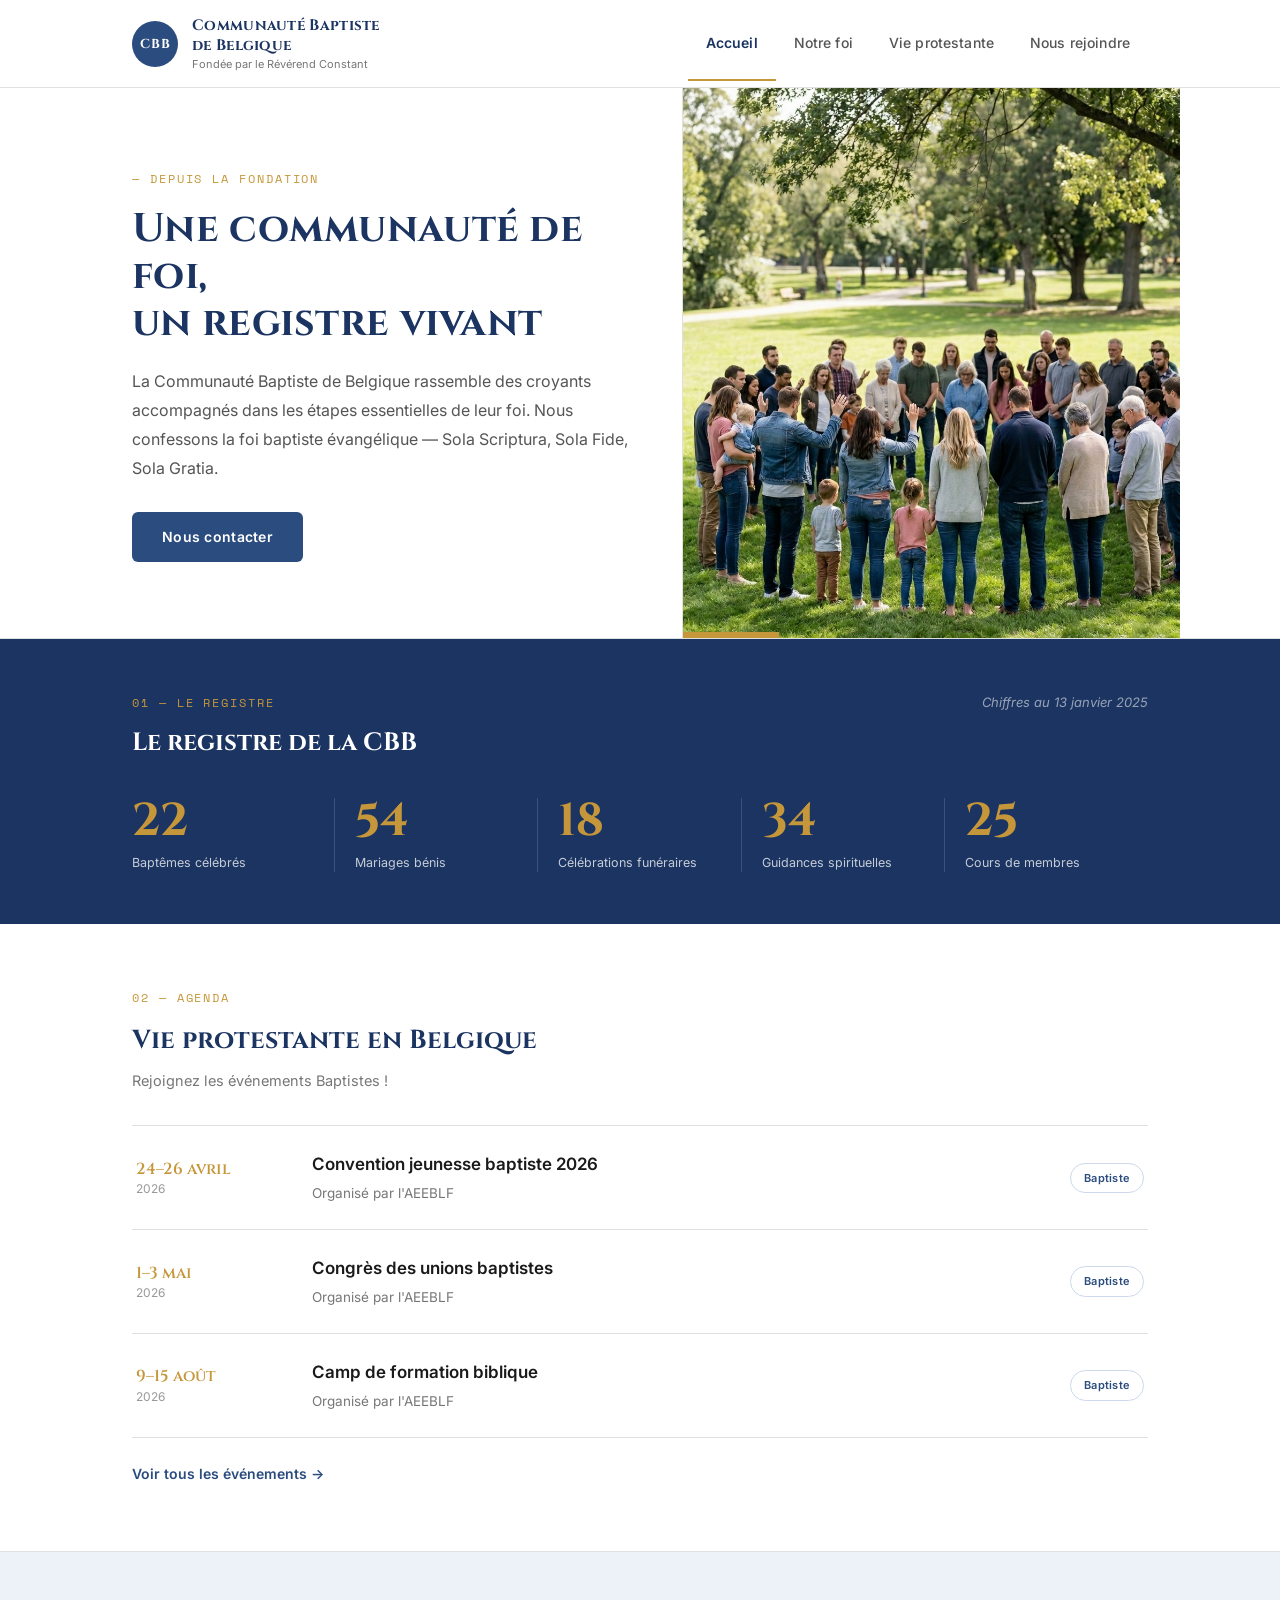
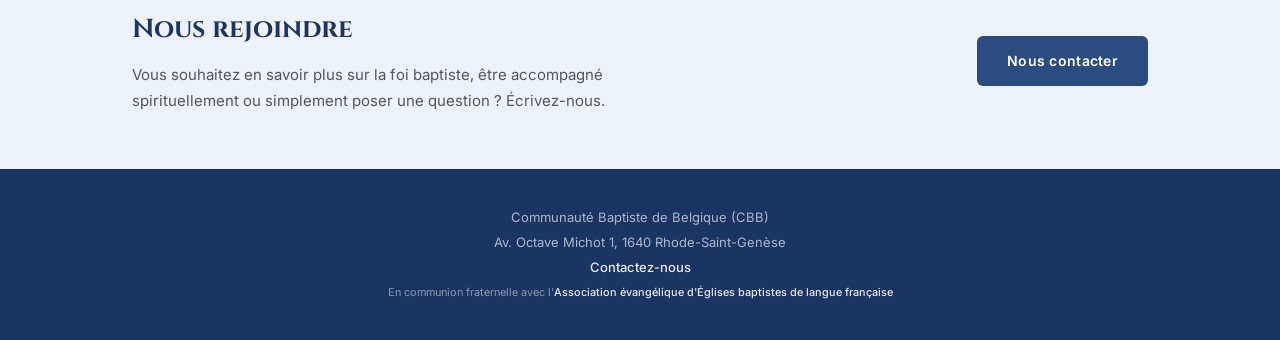
==== commit 9f7e5ad7: "Add files via upload" ====
--- a/index.html
+++ b/index.html
@@ -43,7 +43,7 @@
         <a href="contact.html" class="btn">Nous contacter</a>
       </div>
       <div class="hero-media">
-        <img src="images/assemblee.jpg" alt="Assemblée de la Communauté Baptiste de Belgique réunie en plein air">
+        <img src="assemblee.jpg" alt="Assemblée de la Communauté Baptiste de Belgique réunie en plein air">
       </div>
     </div>
   </section>
